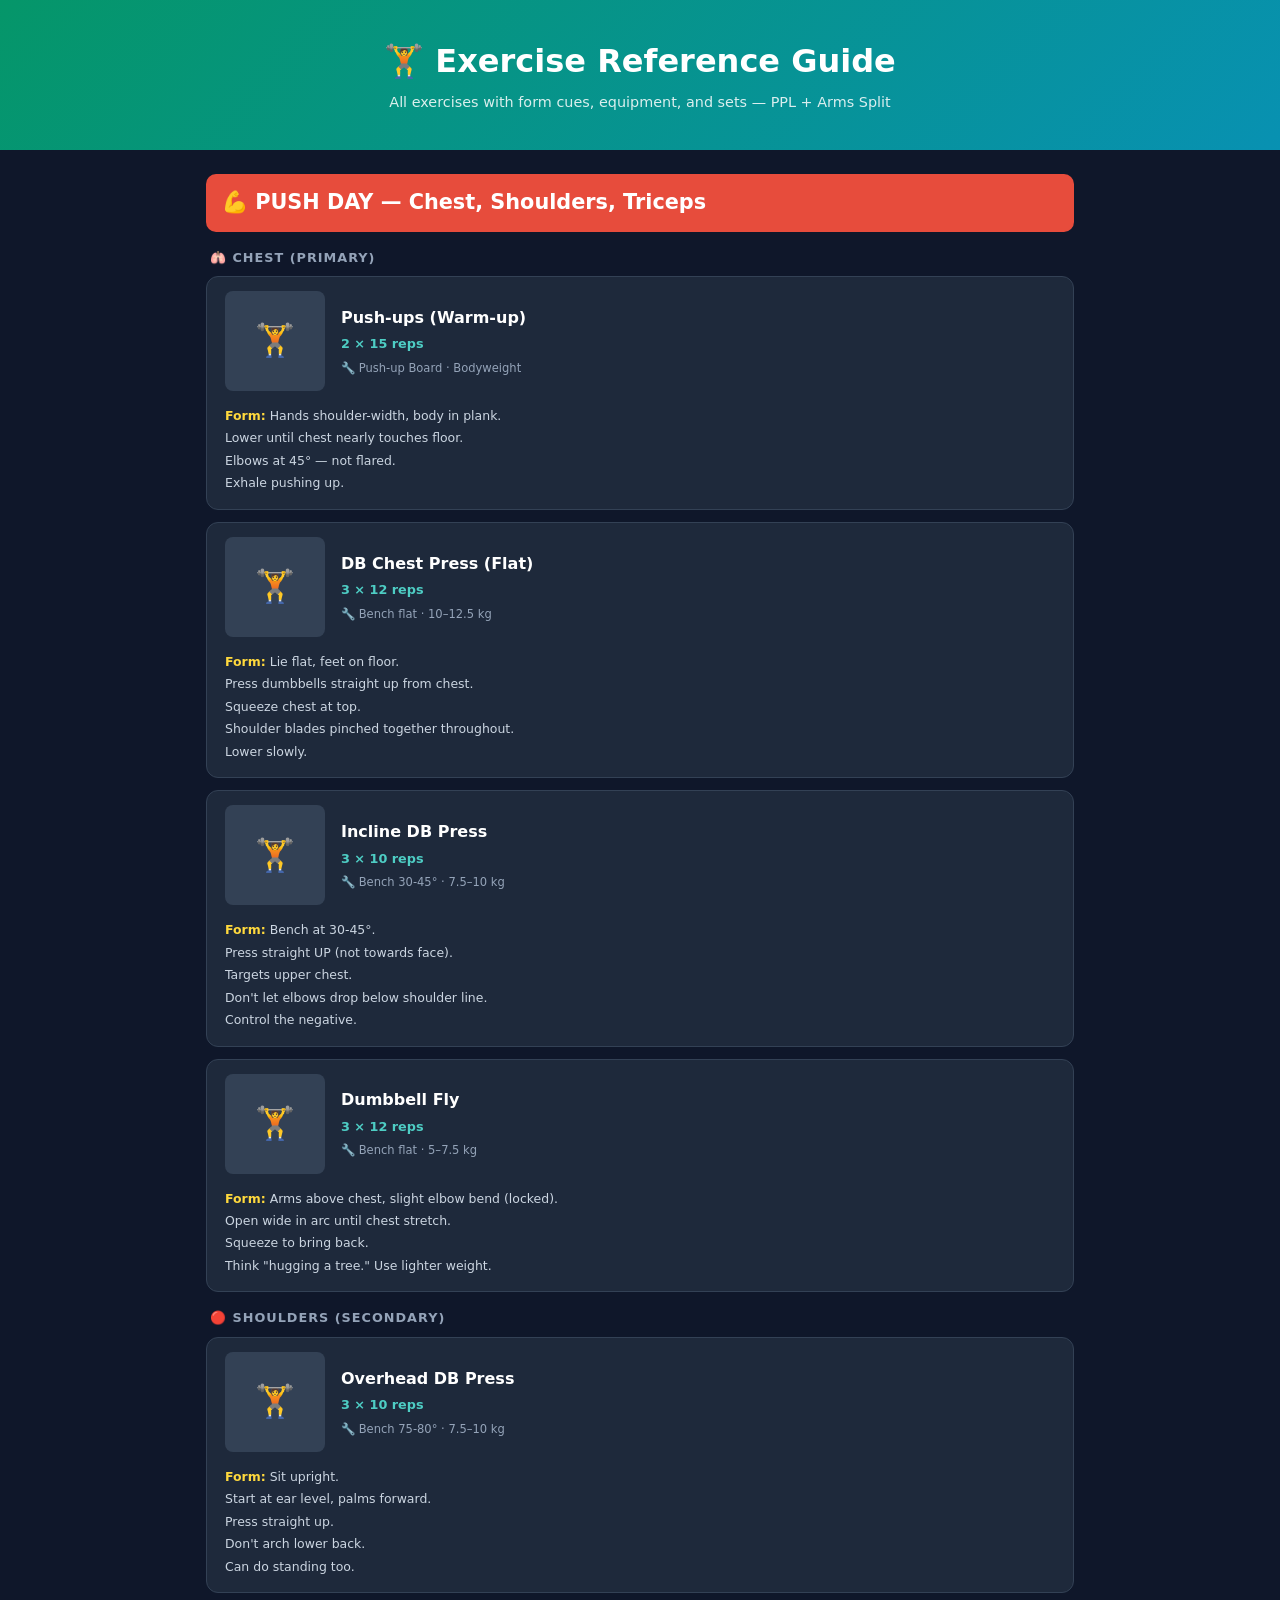
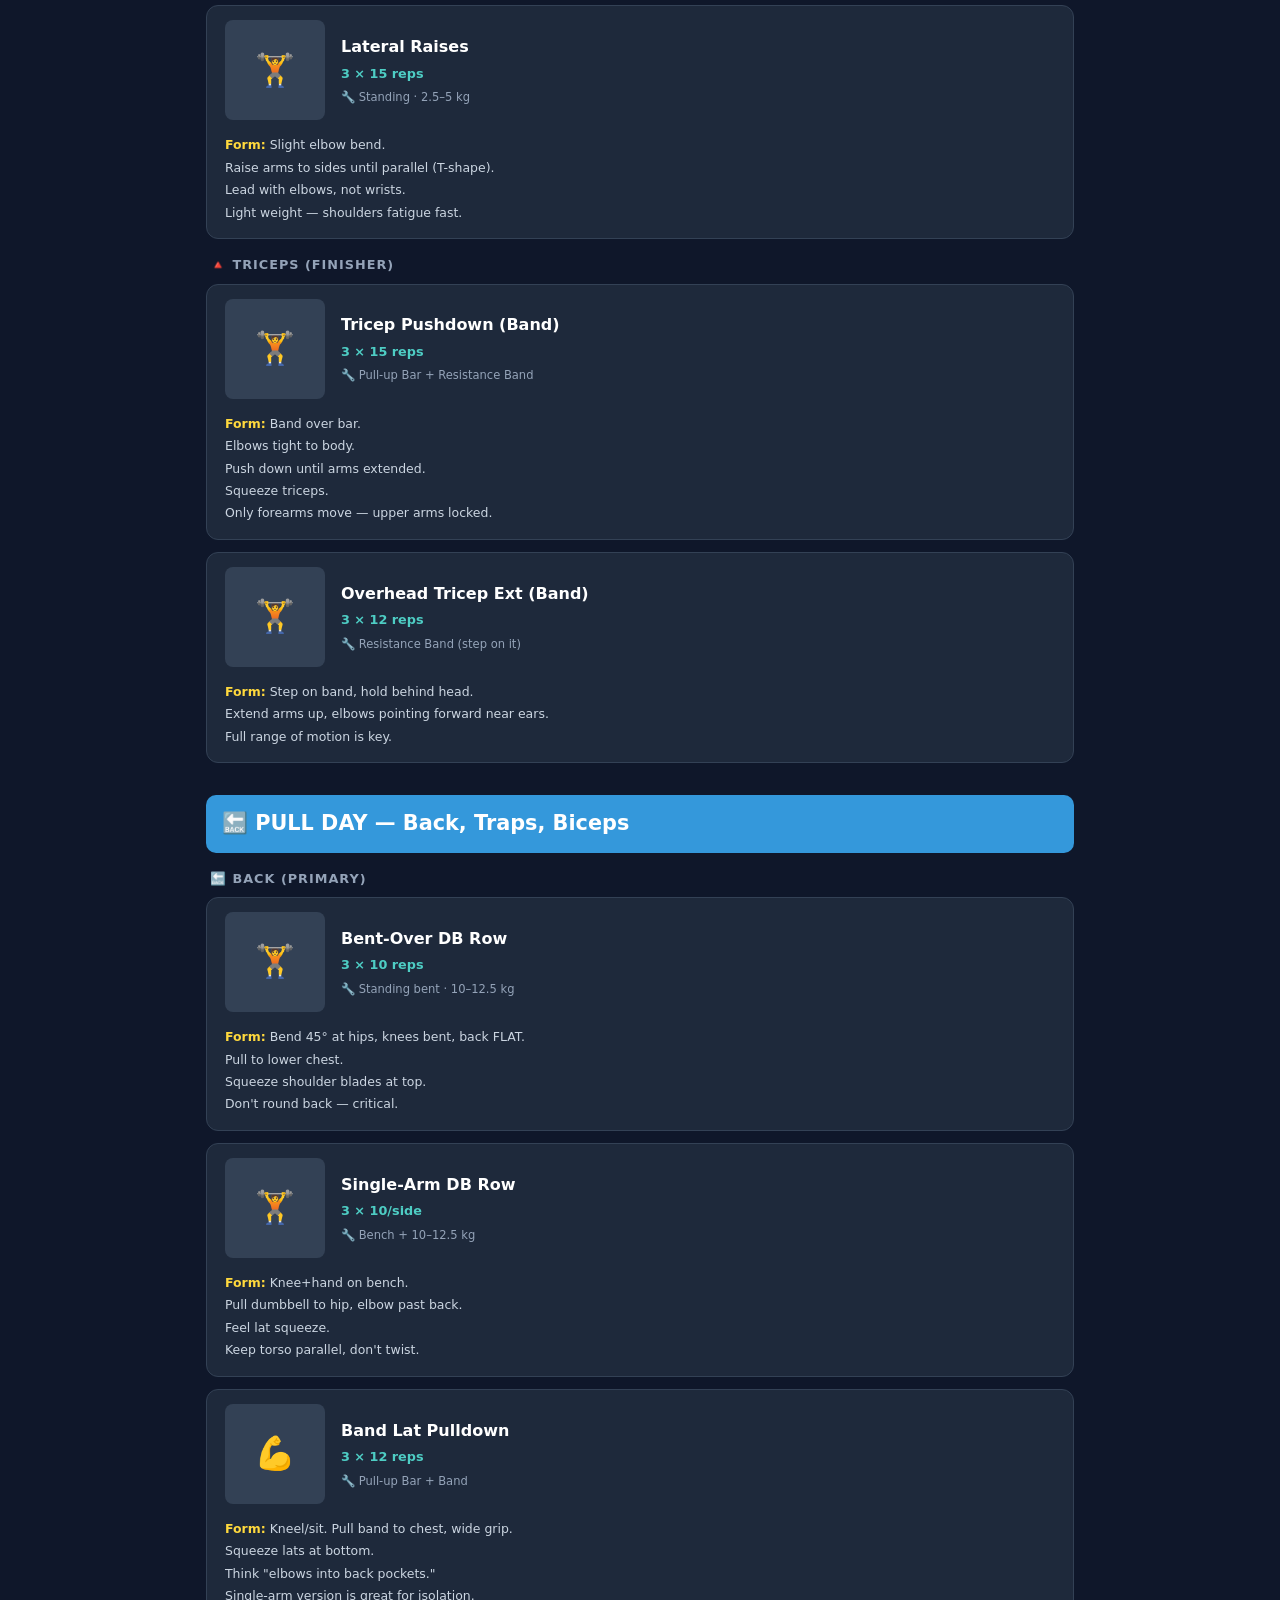
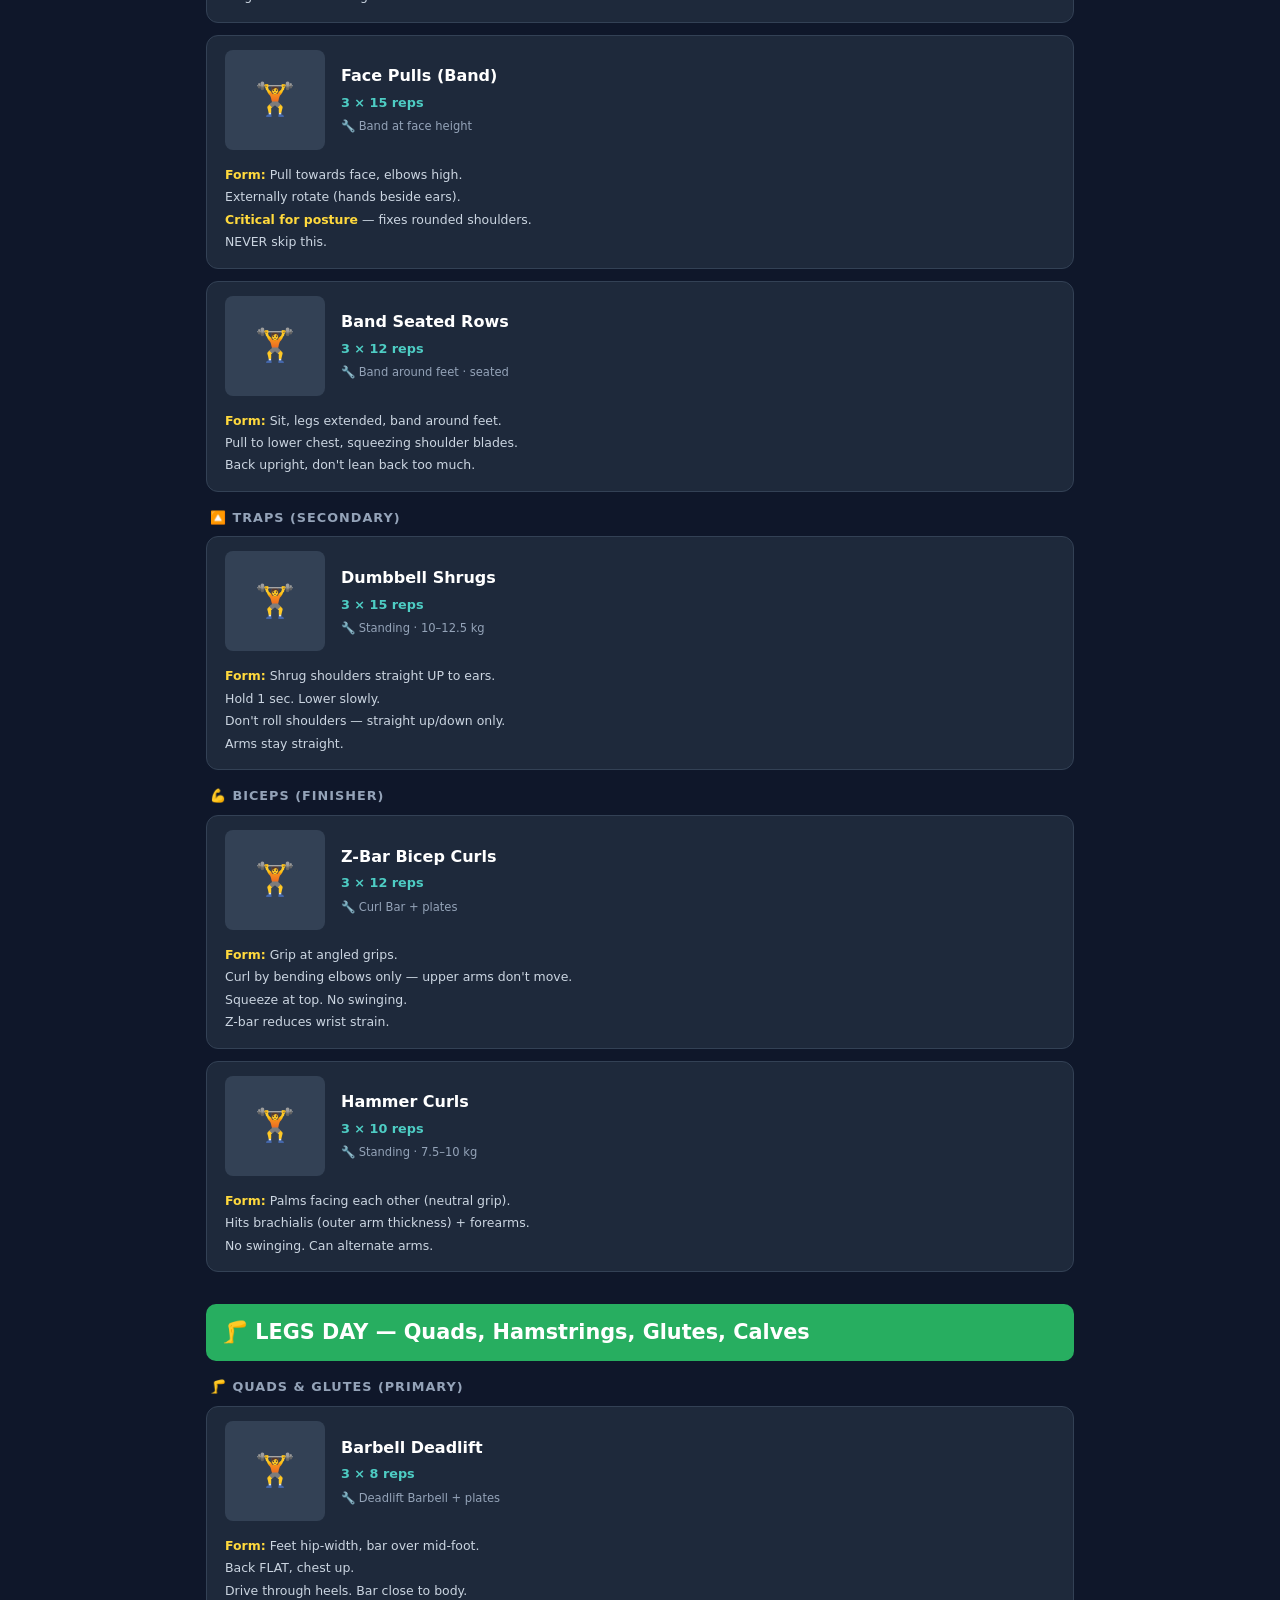
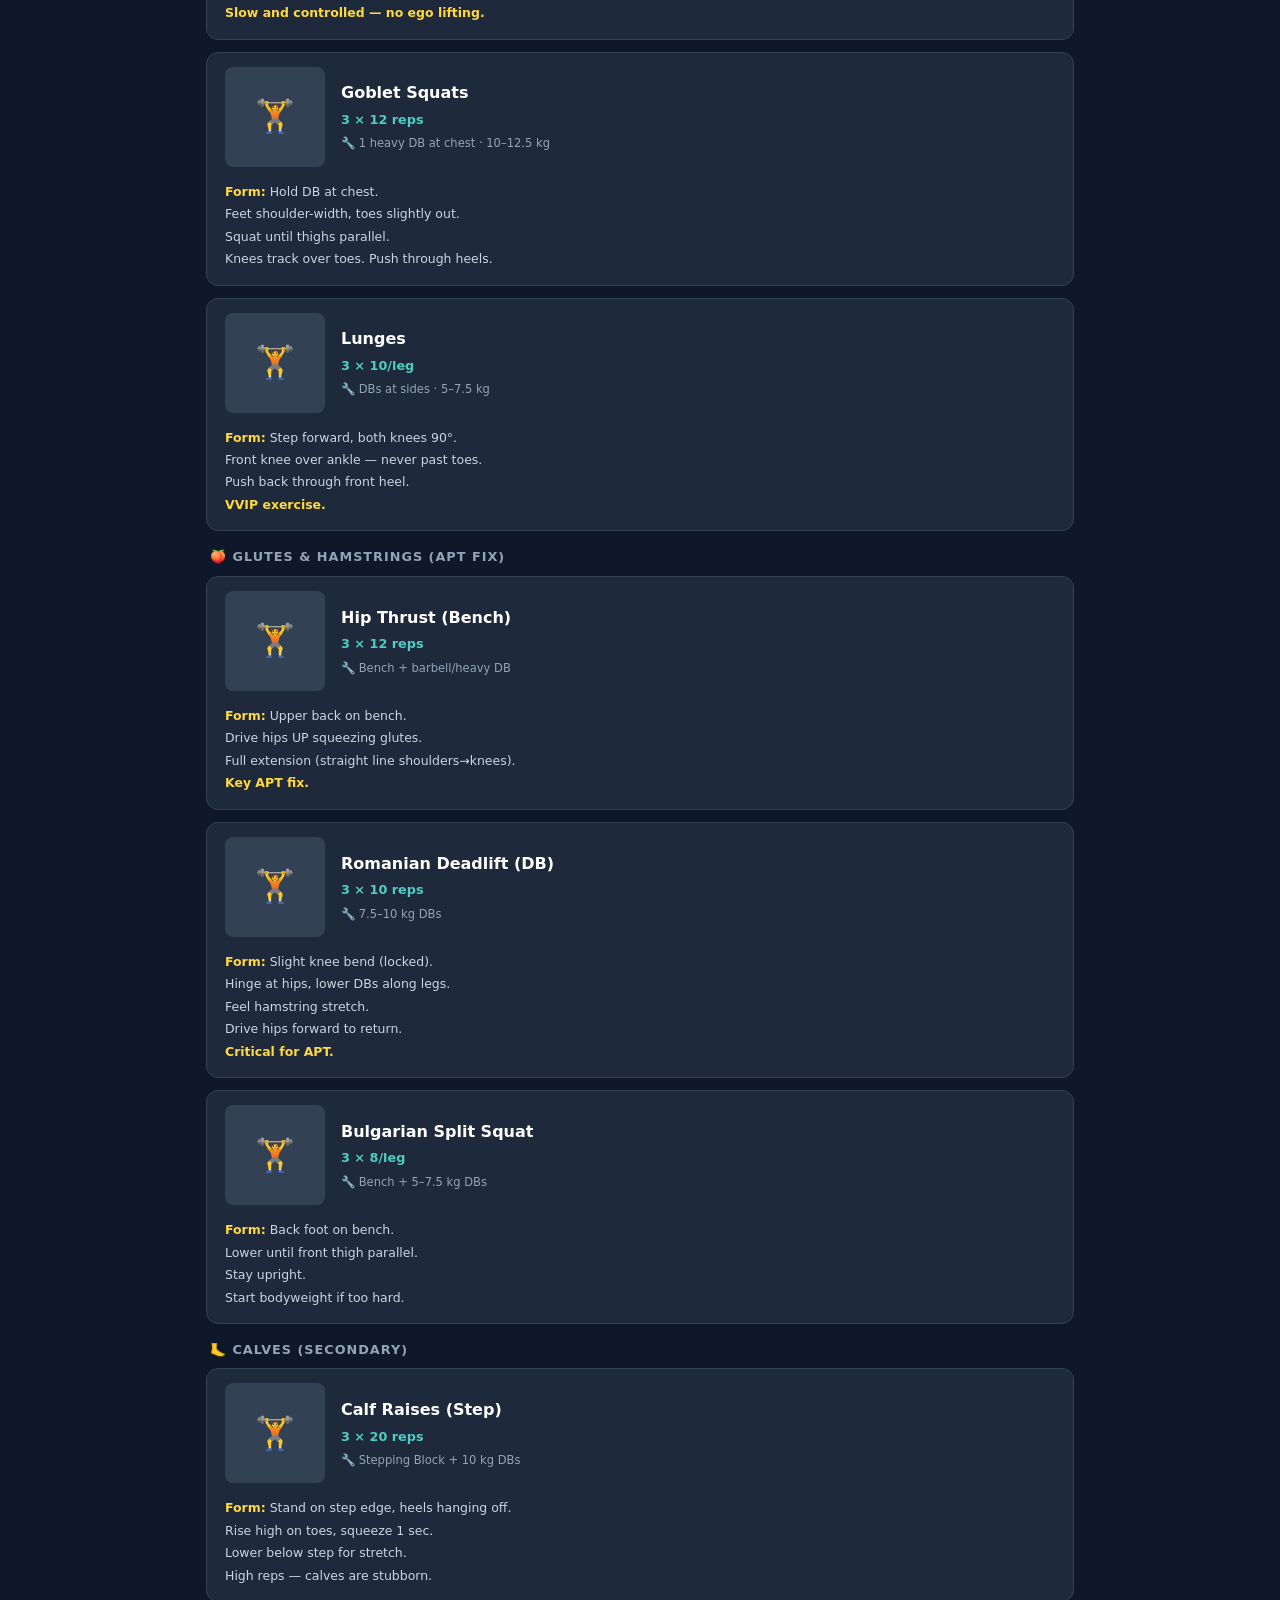
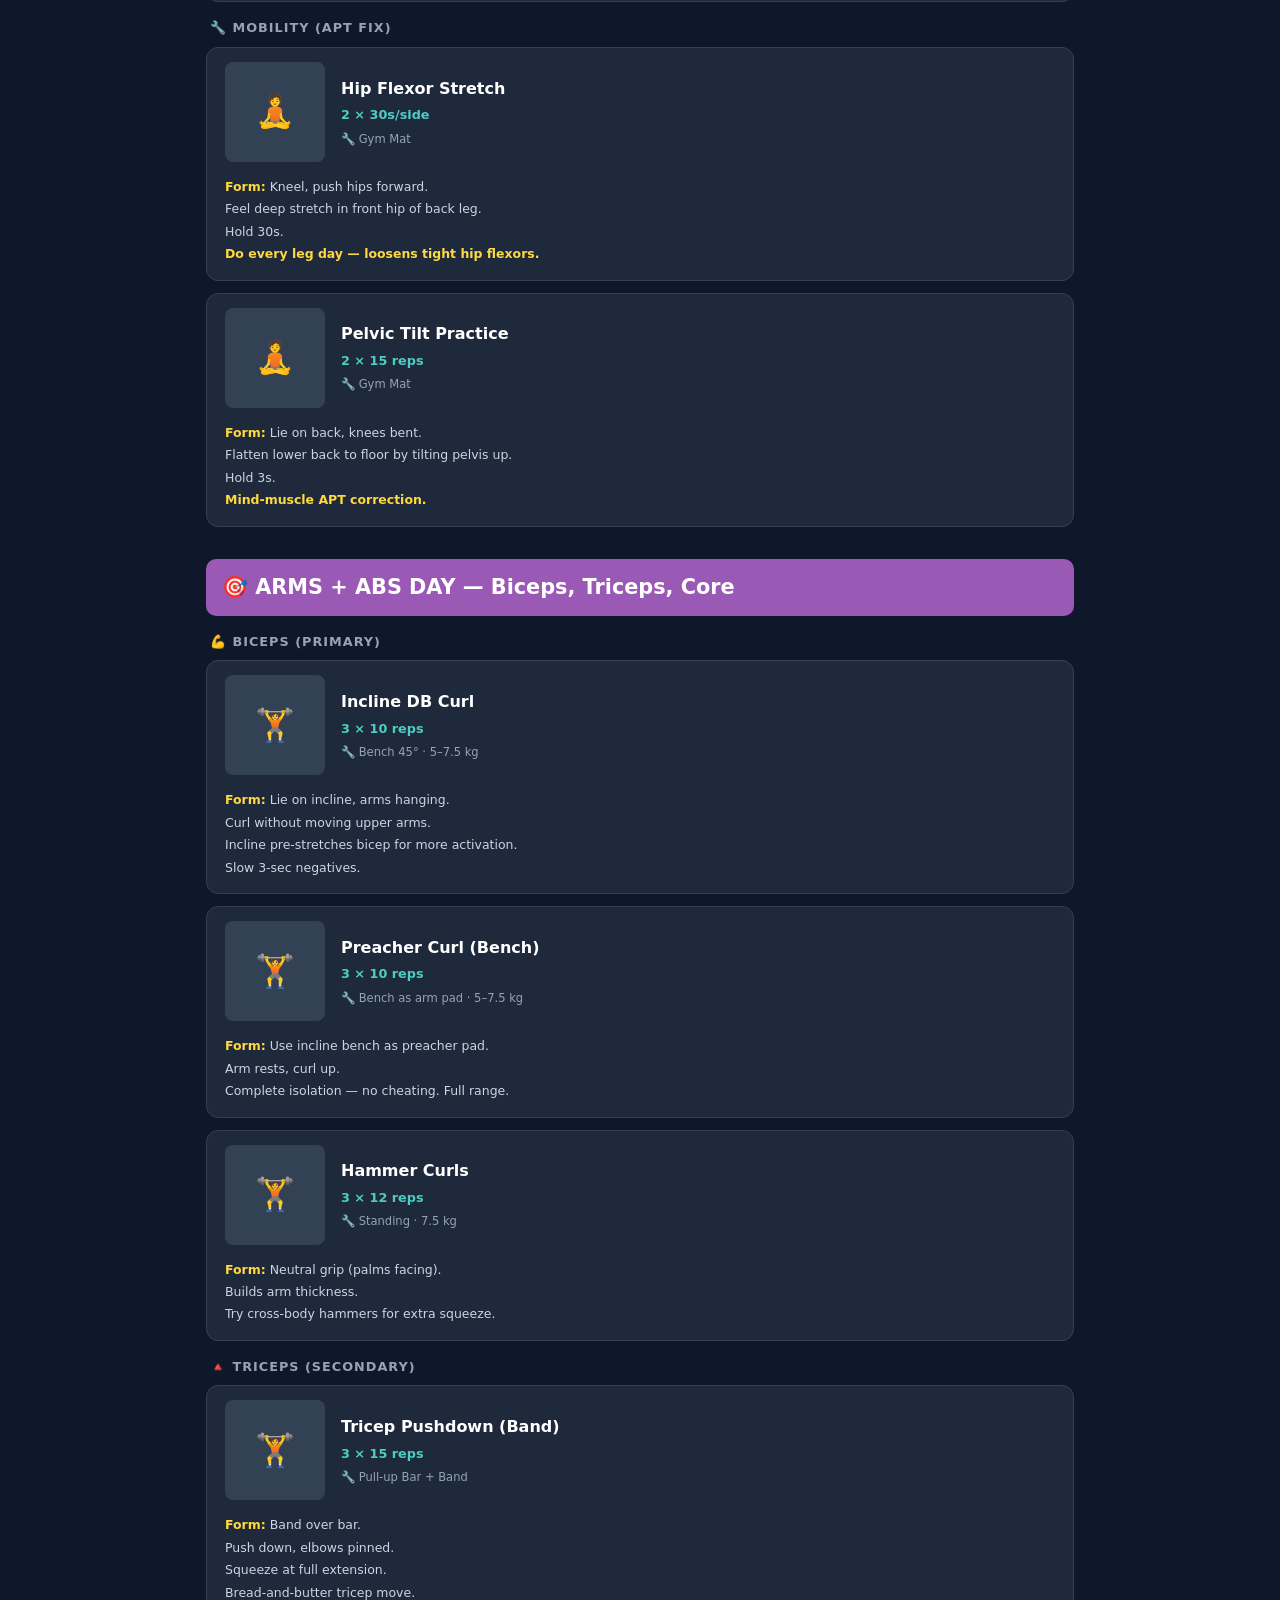
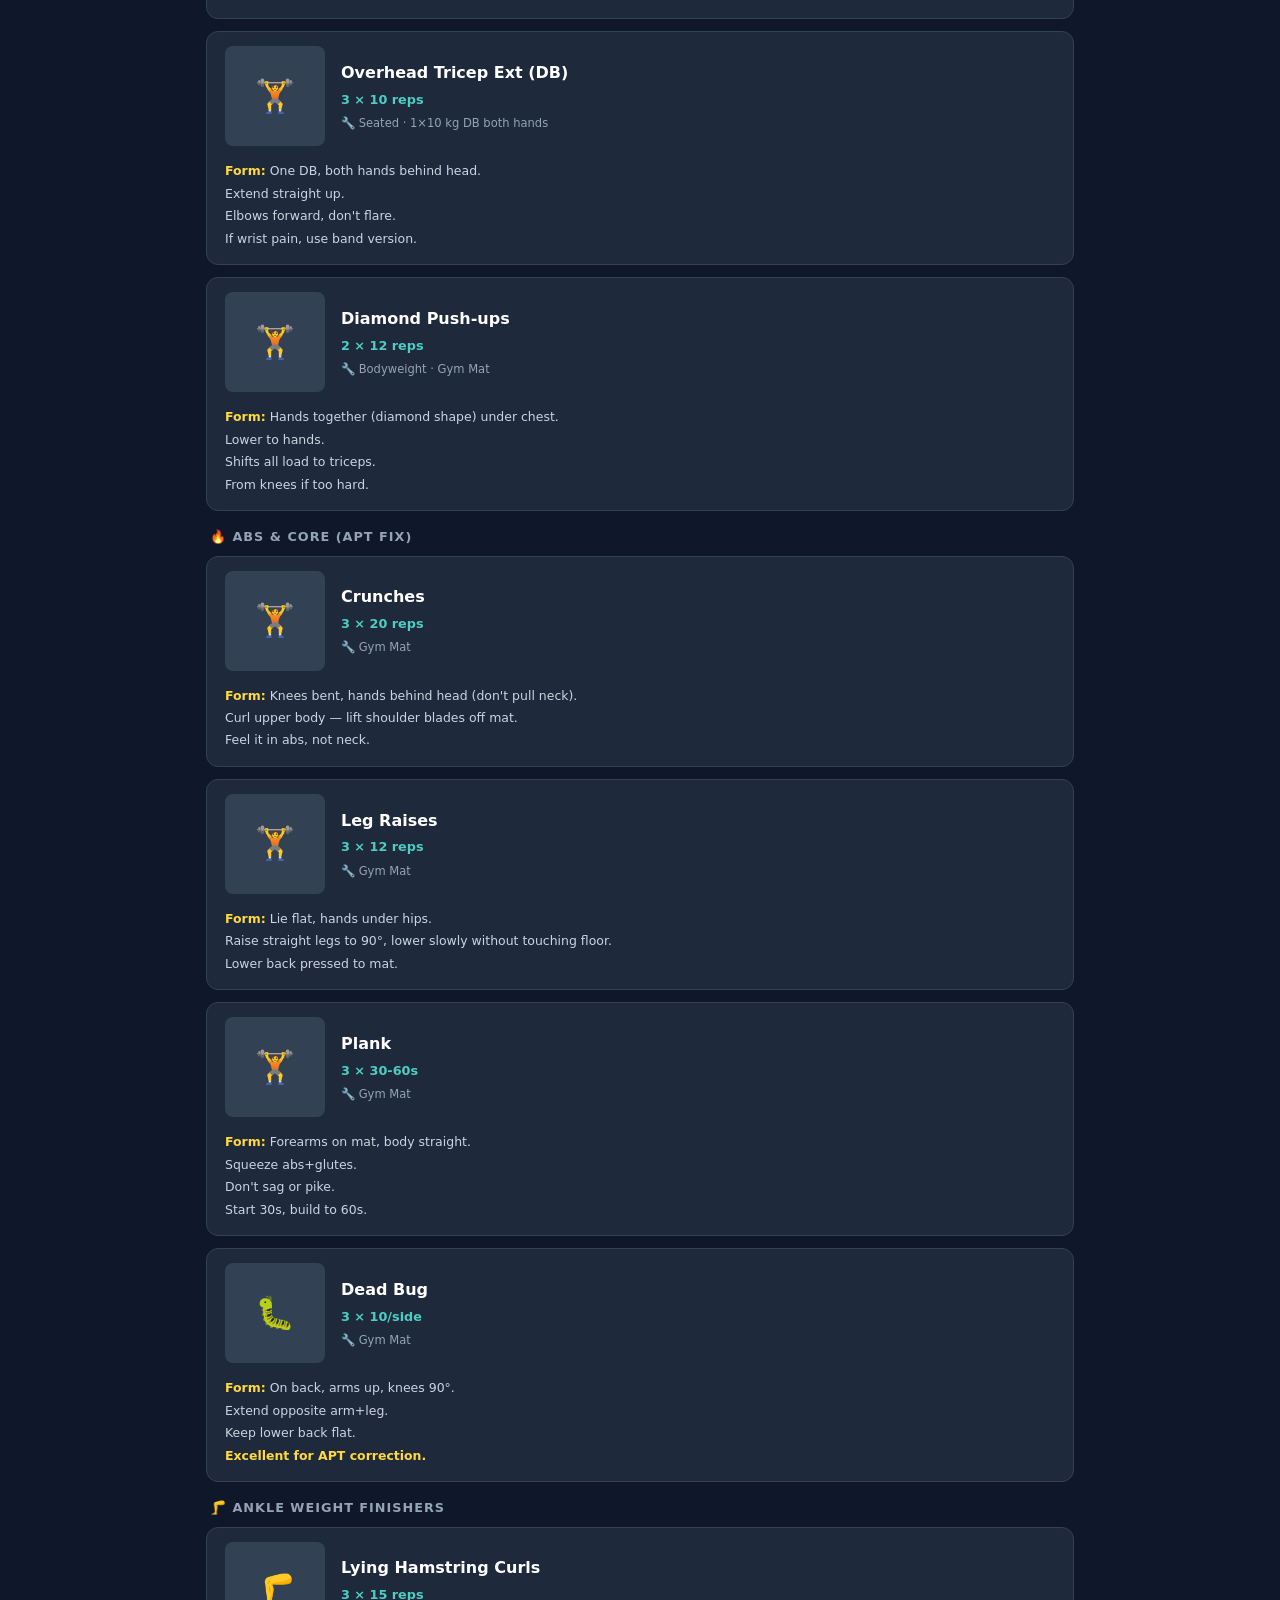
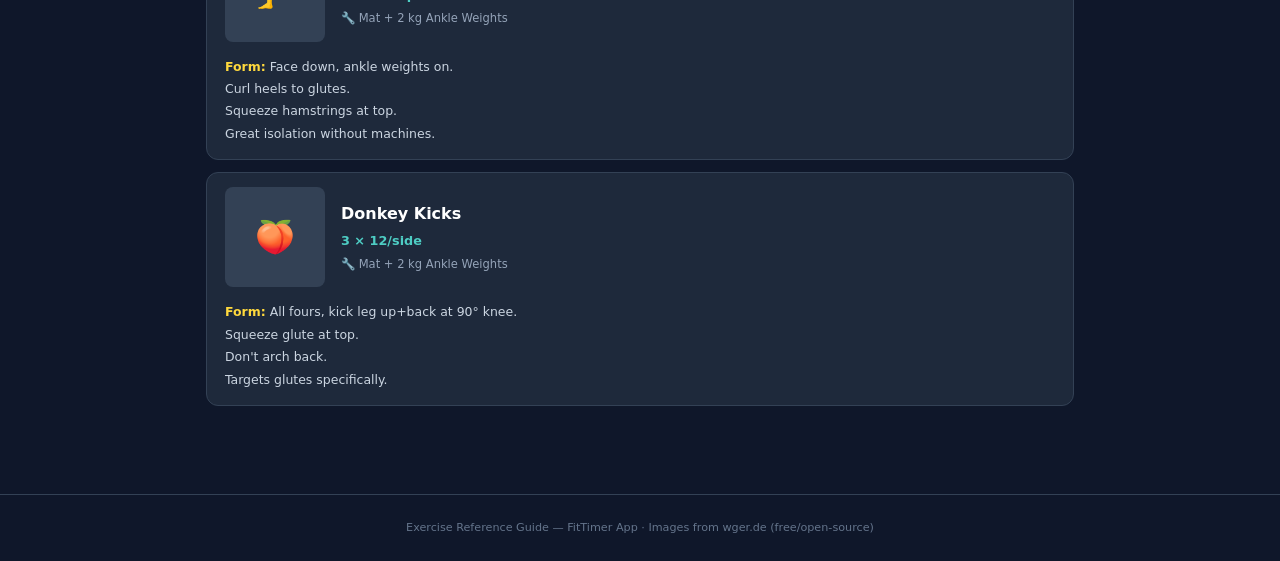
==== Exercise_Reference.html @ 47fbd6f0 "Routine tab UX + Exercise Reference with images - Routine tab: Expand All button to toggle all exerc" ====
<!DOCTYPE html>
<html lang="en">
<head>
<meta charset="UTF-8">
<meta name="viewport" content="width=device-width, initial-scale=1.0">
<title>Exercise Reference Guide</title>
<style>
:root{--navy:#1e293b;--green:#059669;--push:#e74c3c;--pull:#3498db;--legs:#27ae60;--arms:#9b59b6;--border:#e2e8f0;--bg:#f8fafc;}
*{margin:0;padding:0;box-sizing:border-box;}
body{font-family:'Segoe UI',system-ui,sans-serif;background:#0f172a;color:#e2e8f0;line-height:1.6;}
.hero{background:linear-gradient(135deg,#059669,#0891b2);color:#fff;padding:36px 24px;text-align:center;}
.hero h1{font-size:2em;margin-bottom:4px;}
.hero p{opacity:0.85;font-size:0.9em;}
.container{max-width:900px;margin:0 auto;padding:24px 16px;}
.day-section{margin-bottom:32px;}
.day-header{font-size:1.3em;font-weight:800;padding:12px 16px;border-radius:10px;margin-bottom:16px;color:#fff;}
.day-push{background:var(--push);}.day-pull{background:var(--pull);}.day-legs{background:var(--legs);}.day-arms{background:var(--arms);}
.muscle-label{font-size:0.8em;font-weight:700;color:#94a3b8;text-transform:uppercase;letter-spacing:1px;margin:16px 0 8px;padding-left:4px;}
.ex-card{background:#1e293b;border:1px solid #334155;border-radius:12px;margin-bottom:12px;overflow:hidden;}
.ex-top{display:flex;align-items:center;gap:16px;padding:14px 18px;}
.ex-img{width:100px;height:100px;border-radius:8px;object-fit:cover;background:#0f172a;flex-shrink:0;}
.ex-img-placeholder{width:100px;height:100px;border-radius:8px;background:#334155;display:flex;align-items:center;justify-content:center;font-size:2em;flex-shrink:0;}
.ex-info{flex:1;}
.ex-name{font-weight:700;font-size:1em;color:#fff;margin-bottom:4px;}
.ex-sets{font-size:0.8em;color:#4ecdc4;font-weight:600;}
.ex-equip{font-size:0.72em;color:#94a3b8;margin-top:4px;}
.ex-form{padding:0 18px 14px;font-size:0.78em;color:#cbd5e1;line-height:1.8;}
.ex-form strong{color:#ffd93d;}
footer{text-align:center;padding:24px;font-size:0.7em;color:#64748b;border-top:1px solid #334155;margin-top:32px;}
</style>
</head>
<body>
<div class="hero">
    <h1>&#x1F3CB;&#xFE0F; Exercise Reference Guide</h1>
    <p>All exercises with form cues, equipment, and sets &mdash; PPL + Arms Split</p>
</div>
<div class="container">

<!-- ═══════════════ PUSH DAY ═══════════════ -->
<div class="day-section">
<div class="day-header day-push">&#x1F4AA; PUSH DAY &mdash; Chest, Shoulders, Triceps</div>

<div class="muscle-label">&#x1FAC1; Chest (Primary)</div>

<div class="ex-card">
<div class="ex-top">
<img class="ex-img" src="https://wger.de/media/exercise-images/1551/a6a9e561-3965-45c6-9f2b-ee671e1a3a45.png" alt="Push-ups" onerror="this.outerHTML='<div class=ex-img-placeholder>&#x1F3CB;</div>'">
<div class="ex-info">
<div class="ex-name">Push-ups (Warm-up)</div>
<div class="ex-sets">2 &times; 15 reps</div>
<div class="ex-equip">&#x1F527; Push-up Board &middot; Bodyweight</div>
</div>
</div>
<div class="ex-form"><strong>Form:</strong> Hands shoulder-width, body in plank.<br>Lower until chest nearly touches floor.<br>Elbows at 45&deg; &mdash; not flared.<br>Exhale pushing up.</div>
</div>

<div class="ex-card">
<div class="ex-top">
<img class="ex-img" src="https://wger.de/media/exercise-images/192/Bench-press-1.png" alt="DB Chest Press" onerror="this.outerHTML='<div class=ex-img-placeholder>&#x1F3CB;</div>'">
<div class="ex-info">
<div class="ex-name">DB Chest Press (Flat)</div>
<div class="ex-sets">3 &times; 12 reps</div>
<div class="ex-equip">&#x1F527; Bench flat &middot; 10&ndash;12.5 kg</div>
</div>
</div>
<div class="ex-form"><strong>Form:</strong> Lie flat, feet on floor.<br>Press dumbbells straight up from chest.<br>Squeeze chest at top.<br>Shoulder blades pinched together throughout.<br>Lower slowly.</div>
</div>

<div class="ex-card">
<div class="ex-top">
<img class="ex-img" src="https://wger.de/media/exercise-images/192/Bench-press-1.png" alt="Incline DB Press" onerror="this.outerHTML='<div class=ex-img-placeholder>&#x1F3CB;</div>'">
<div class="ex-info">
<div class="ex-name">Incline DB Press</div>
<div class="ex-sets">3 &times; 10 reps</div>
<div class="ex-equip">&#x1F527; Bench 30-45&deg; &middot; 7.5&ndash;10 kg</div>
</div>
</div>
<div class="ex-form"><strong>Form:</strong> Bench at 30-45&deg;.<br>Press straight UP (not towards face).<br>Targets upper chest.<br>Don't let elbows drop below shoulder line.<br>Control the negative.</div>
</div>

<div class="ex-card">
<div class="ex-top">
<img class="ex-img" src="https://wger.de/media/exercise-images/238/2fc242d3-5bdd-4f97-99bd-678adb8c96fc.png" alt="Dumbbell Fly" onerror="this.outerHTML='<div class=ex-img-placeholder>&#x1F3CB;</div>'">
<div class="ex-info">
<div class="ex-name">Dumbbell Fly</div>
<div class="ex-sets">3 &times; 12 reps</div>
<div class="ex-equip">&#x1F527; Bench flat &middot; 5&ndash;7.5 kg</div>
</div>
</div>
<div class="ex-form"><strong>Form:</strong> Arms above chest, slight elbow bend (locked).<br>Open wide in arc until chest stretch.<br>Squeeze to bring back.<br>Think "hugging a tree." Use lighter weight.</div>
</div>

<div class="muscle-label">&#x1F534; Shoulders (Secondary)</div>

<div class="ex-card">
<div class="ex-top">
<img class="ex-img" src="https://wger.de/media/exercise-images/1893/7dbad19e-0616-41fd-9d7d-3e21649c0eea.png" alt="Overhead DB Press" onerror="this.outerHTML='<div class=ex-img-placeholder>&#x1F3CB;</div>'">
<div class="ex-info">
<div class="ex-name">Overhead DB Press</div>
<div class="ex-sets">3 &times; 10 reps</div>
<div class="ex-equip">&#x1F527; Bench 75-80&deg; &middot; 7.5&ndash;10 kg</div>
</div>
</div>
<div class="ex-form"><strong>Form:</strong> Sit upright.<br>Start at ear level, palms forward.<br>Press straight up.<br>Don't arch lower back.<br>Can do standing too.</div>
</div>

<div class="ex-card">
<div class="ex-top">
<img class="ex-img" src="https://wger.de/media/exercise-images/1744/cb9263c4-39fc-4261-8d30-a5d6d57841c1.jpg" alt="Lateral Raises" onerror="this.outerHTML='<div class=ex-img-placeholder>&#x1F3CB;</div>'">
<div class="ex-info">
<div class="ex-name">Lateral Raises</div>
<div class="ex-sets">3 &times; 15 reps</div>
<div class="ex-equip">&#x1F527; Standing &middot; 2.5&ndash;5 kg</div>
</div>
</div>
<div class="ex-form"><strong>Form:</strong> Slight elbow bend.<br>Raise arms to sides until parallel (T-shape).<br>Lead with elbows, not wrists.<br>Light weight &mdash; shoulders fatigue fast.</div>
</div>

<div class="muscle-label">&#x1F53A; Triceps (Finisher)</div>

<div class="ex-card">
<div class="ex-top">
<img class="ex-img" src="https://wger.de/media/exercise-images/805/7a437824-e2cc-46e1-804a-674f0ea31d25.png" alt="Tricep Pushdown" onerror="this.outerHTML='<div class=ex-img-placeholder>&#x1F3CB;</div>'">
<div class="ex-info">
<div class="ex-name">Tricep Pushdown (Band)</div>
<div class="ex-sets">3 &times; 15 reps</div>
<div class="ex-equip">&#x1F527; Pull-up Bar + Resistance Band</div>
</div>
</div>
<div class="ex-form"><strong>Form:</strong> Band over bar.<br>Elbows tight to body.<br>Push down until arms extended.<br>Squeeze triceps.<br>Only forearms move &mdash; upper arms locked.</div>
</div>

<div class="ex-card">
<div class="ex-top">
<img class="ex-img" src="https://wger.de/media/exercise-images/1519/fab7f641-27d4-40b5-8edd-1a0a137bfd94.gif" alt="Overhead Tricep Ext" onerror="this.outerHTML='<div class=ex-img-placeholder>&#x1F3CB;</div>'">
<div class="ex-info">
<div class="ex-name">Overhead Tricep Ext (Band)</div>
<div class="ex-sets">3 &times; 12 reps</div>
<div class="ex-equip">&#x1F527; Resistance Band (step on it)</div>
</div>
</div>
<div class="ex-form"><strong>Form:</strong> Step on band, hold behind head.<br>Extend arms up, elbows pointing forward near ears.<br>Full range of motion is key.</div>
</div>
</div>

<!-- ═══════════════ PULL DAY ═══════════════ -->
<div class="day-section">
<div class="day-header day-pull">&#x1F519; PULL DAY &mdash; Back, Traps, Biceps</div>

<div class="muscle-label">&#x1F519; Back (Primary)</div>

<div class="ex-card">
<div class="ex-top">
<img class="ex-img" src="https://wger.de/media/exercise-images/1283/e7262f70-7512-408a-8d00-4c499ef632fc.jpg" alt="Bent-Over DB Row" onerror="this.outerHTML='<div class=ex-img-placeholder>&#x1F3CB;</div>'">
<div class="ex-info">
<div class="ex-name">Bent-Over DB Row</div>
<div class="ex-sets">3 &times; 10 reps</div>
<div class="ex-equip">&#x1F527; Standing bent &middot; 10&ndash;12.5 kg</div>
</div>
</div>
<div class="ex-form"><strong>Form:</strong> Bend 45&deg; at hips, knees bent, back FLAT.<br>Pull to lower chest.<br>Squeeze shoulder blades at top.<br>Don't round back &mdash; critical.</div>
</div>

<div class="ex-card">
<div class="ex-top">
<img class="ex-img" src="https://wger.de/media/exercise-images/1283/e7262f70-7512-408a-8d00-4c499ef632fc.jpg" alt="Single-Arm DB Row" onerror="this.outerHTML='<div class=ex-img-placeholder>&#x1F3CB;</div>'">
<div class="ex-info">
<div class="ex-name">Single-Arm DB Row</div>
<div class="ex-sets">3 &times; 10/side</div>
<div class="ex-equip">&#x1F527; Bench + 10&ndash;12.5 kg</div>
</div>
</div>
<div class="ex-form"><strong>Form:</strong> Knee+hand on bench.<br>Pull dumbbell to hip, elbow past back.<br>Feel lat squeeze.<br>Keep torso parallel, don't twist.</div>
</div>

<div class="ex-card">
<div class="ex-top">
<div class="ex-img-placeholder">&#x1F4AA;</div>
<div class="ex-info">
<div class="ex-name">Band Lat Pulldown</div>
<div class="ex-sets">3 &times; 12 reps</div>
<div class="ex-equip">&#x1F527; Pull-up Bar + Band</div>
</div>
</div>
<div class="ex-form"><strong>Form:</strong> Kneel/sit. Pull band to chest, wide grip.<br>Squeeze lats at bottom.<br>Think "elbows into back pockets."<br>Single-arm version is great for isolation.</div>
</div>

<div class="ex-card">
<div class="ex-top">
<img class="ex-img" src="https://wger.de/media/exercise-images/1732/d13b9adb-968e-4f73-95e6-b16690bcf616.jpg" alt="Face Pulls" onerror="this.outerHTML='<div class=ex-img-placeholder>&#x1F3CB;</div>'">
<div class="ex-info">
<div class="ex-name">Face Pulls (Band)</div>
<div class="ex-sets">3 &times; 15 reps</div>
<div class="ex-equip">&#x1F527; Band at face height</div>
</div>
</div>
<div class="ex-form"><strong>Form:</strong> Pull towards face, elbows high.<br>Externally rotate (hands beside ears).<br><strong>Critical for posture</strong> &mdash; fixes rounded shoulders.<br>NEVER skip this.</div>
</div>

<div class="ex-card">
<div class="ex-top">
<img class="ex-img" src="https://wger.de/media/exercise-images/1725/f0ebd44e-b8e1-400c-b598-ca371f3a07af.png" alt="Seated Rows" onerror="this.outerHTML='<div class=ex-img-placeholder>&#x1F3CB;</div>'">
<div class="ex-info">
<div class="ex-name">Band Seated Rows</div>
<div class="ex-sets">3 &times; 12 reps</div>
<div class="ex-equip">&#x1F527; Band around feet &middot; seated</div>
</div>
</div>
<div class="ex-form"><strong>Form:</strong> Sit, legs extended, band around feet.<br>Pull to lower chest, squeezing shoulder blades.<br>Back upright, don't lean back too much.</div>
</div>

<div class="muscle-label">&#x1F53C; Traps (Secondary)</div>

<div class="ex-card">
<div class="ex-top">
<img class="ex-img" src="https://wger.de/media/exercise-images/151/Dumbbell-shrugs-2.png" alt="Shrugs" onerror="this.outerHTML='<div class=ex-img-placeholder>&#x1F3CB;</div>'">
<div class="ex-info">
<div class="ex-name">Dumbbell Shrugs</div>
<div class="ex-sets">3 &times; 15 reps</div>
<div class="ex-equip">&#x1F527; Standing &middot; 10&ndash;12.5 kg</div>
</div>
</div>
<div class="ex-form"><strong>Form:</strong> Shrug shoulders straight UP to ears.<br>Hold 1 sec. Lower slowly.<br>Don't roll shoulders &mdash; straight up/down only.<br>Arms stay straight.</div>
</div>

<div class="muscle-label">&#x1F4AA; Biceps (Finisher)</div>

<div class="ex-card">
<div class="ex-top">
<img class="ex-img" src="https://wger.de/media/exercise-images/1225/39a0b7e7-9780-425d-84f5-56d10d1690ac.gif" alt="Bicep Curls" onerror="this.outerHTML='<div class=ex-img-placeholder>&#x1F3CB;</div>'">
<div class="ex-info">
<div class="ex-name">Z-Bar Bicep Curls</div>
<div class="ex-sets">3 &times; 12 reps</div>
<div class="ex-equip">&#x1F527; Curl Bar + plates</div>
</div>
</div>
<div class="ex-form"><strong>Form:</strong> Grip at angled grips.<br>Curl by bending elbows only &mdash; upper arms don't move.<br>Squeeze at top. No swinging.<br>Z-bar reduces wrist strain.</div>
</div>

<div class="ex-card">
<div class="ex-top">
<img class="ex-img" src="https://wger.de/media/exercise-images/86/Bicep-hammer-curl-1.png" alt="Hammer Curls" onerror="this.outerHTML='<div class=ex-img-placeholder>&#x1F3CB;</div>'">
<div class="ex-info">
<div class="ex-name">Hammer Curls</div>
<div class="ex-sets">3 &times; 10 reps</div>
<div class="ex-equip">&#x1F527; Standing &middot; 7.5&ndash;10 kg</div>
</div>
</div>
<div class="ex-form"><strong>Form:</strong> Palms facing each other (neutral grip).<br>Hits brachialis (outer arm thickness) + forearms.<br>No swinging. Can alternate arms.</div>
</div>
</div>

<!-- ═══════════════ LEGS DAY ═══════════════ -->
<div class="day-section">
<div class="day-header day-legs">&#x1F9B5; LEGS DAY &mdash; Quads, Hamstrings, Glutes, Calves</div>

<div class="muscle-label">&#x1F9B5; Quads &amp; Glutes (Primary)</div>

<div class="ex-card">
<div class="ex-top">
<img class="ex-img" src="https://wger.de/media/exercise-images/161/Dead-lifts-2.png" alt="Deadlift" onerror="this.outerHTML='<div class=ex-img-placeholder>&#x1F3CB;</div>'">
<div class="ex-info">
<div class="ex-name">Barbell Deadlift</div>
<div class="ex-sets">3 &times; 8 reps</div>
<div class="ex-equip">&#x1F527; Deadlift Barbell + plates</div>
</div>
</div>
<div class="ex-form"><strong>Form:</strong> Feet hip-width, bar over mid-foot.<br>Back FLAT, chest up.<br>Drive through heels. Bar close to body.<br><strong>Slow and controlled &mdash; no ego lifting.</strong></div>
</div>

<div class="ex-card">
<div class="ex-top">
<img class="ex-img" src="https://wger.de/media/exercise-images/977/3124c091-6395-4377-96c5-56048b627ceb.png" alt="Goblet Squats" onerror="this.outerHTML='<div class=ex-img-placeholder>&#x1F3CB;</div>'">
<div class="ex-info">
<div class="ex-name">Goblet Squats</div>
<div class="ex-sets">3 &times; 12 reps</div>
<div class="ex-equip">&#x1F527; 1 heavy DB at chest &middot; 10&ndash;12.5 kg</div>
</div>
</div>
<div class="ex-form"><strong>Form:</strong> Hold DB at chest.<br>Feet shoulder-width, toes slightly out.<br>Squat until thighs parallel.<br>Knees track over toes. Push through heels.</div>
</div>

<div class="ex-card">
<div class="ex-top">
<img class="ex-img" src="https://wger.de/media/exercise-images/1903/6ec66efd-e74f-4142-bed1-0a0ac74e3294.png" alt="Lunges" onerror="this.outerHTML='<div class=ex-img-placeholder>&#x1F3CB;</div>'">
<div class="ex-info">
<div class="ex-name">Lunges</div>
<div class="ex-sets">3 &times; 10/leg</div>
<div class="ex-equip">&#x1F527; DBs at sides &middot; 5&ndash;7.5 kg</div>
</div>
</div>
<div class="ex-form"><strong>Form:</strong> Step forward, both knees 90&deg;.<br>Front knee over ankle &mdash; never past toes.<br>Push back through front heel.<br><strong>VVIP exercise.</strong></div>
</div>

<div class="muscle-label">&#x1F351; Glutes &amp; Hamstrings (APT Fix)</div>

<div class="ex-card">
<div class="ex-top">
<img class="ex-img" src="https://wger.de/media/exercise-images/1642/a81ad922-caf5-47f8-99b4-640cb0717436.webp" alt="Hip Thrust" onerror="this.outerHTML='<div class=ex-img-placeholder>&#x1F3CB;</div>'">
<div class="ex-info">
<div class="ex-name">Hip Thrust (Bench)</div>
<div class="ex-sets">3 &times; 12 reps</div>
<div class="ex-equip">&#x1F527; Bench + barbell/heavy DB</div>
</div>
</div>
<div class="ex-form"><strong>Form:</strong> Upper back on bench.<br>Drive hips UP squeezing glutes.<br>Full extension (straight line shoulders&rarr;knees).<br><strong>Key APT fix.</strong></div>
</div>

<div class="ex-card">
<div class="ex-top">
<img class="ex-img" src="https://wger.de/media/exercise-images/161/Dead-lifts-2.png" alt="Romanian Deadlift" onerror="this.outerHTML='<div class=ex-img-placeholder>&#x1F3CB;</div>'">
<div class="ex-info">
<div class="ex-name">Romanian Deadlift (DB)</div>
<div class="ex-sets">3 &times; 10 reps</div>
<div class="ex-equip">&#x1F527; 7.5&ndash;10 kg DBs</div>
</div>
</div>
<div class="ex-form"><strong>Form:</strong> Slight knee bend (locked).<br>Hinge at hips, lower DBs along legs.<br>Feel hamstring stretch.<br>Drive hips forward to return.<br><strong>Critical for APT.</strong></div>
</div>

<div class="ex-card">
<div class="ex-top">
<img class="ex-img" src="https://wger.de/media/exercise-images/1593/9815fcd6-cf40-4ddd-9b38-2eac25973de1.gif" alt="Bulgarian Split Squat" onerror="this.outerHTML='<div class=ex-img-placeholder>&#x1F3CB;</div>'">
<div class="ex-info">
<div class="ex-name">Bulgarian Split Squat</div>
<div class="ex-sets">3 &times; 8/leg</div>
<div class="ex-equip">&#x1F527; Bench + 5&ndash;7.5 kg DBs</div>
</div>
</div>
<div class="ex-form"><strong>Form:</strong> Back foot on bench.<br>Lower until front thigh parallel.<br>Stay upright.<br>Start bodyweight if too hard.</div>
</div>

<div class="muscle-label">&#x1F9B6; Calves (Secondary)</div>

<div class="ex-card">
<div class="ex-top">
<img class="ex-img" src="https://wger.de/media/exercise-images/1243/53d4fabe-c994-4907-873f-8d82813a9832.png" alt="Calf Raises" onerror="this.outerHTML='<div class=ex-img-placeholder>&#x1F3CB;</div>'">
<div class="ex-info">
<div class="ex-name">Calf Raises (Step)</div>
<div class="ex-sets">3 &times; 20 reps</div>
<div class="ex-equip">&#x1F527; Stepping Block + 10 kg DBs</div>
</div>
</div>
<div class="ex-form"><strong>Form:</strong> Stand on step edge, heels hanging off.<br>Rise high on toes, squeeze 1 sec.<br>Lower below step for stretch.<br>High reps &mdash; calves are stubborn.</div>
</div>

<div class="muscle-label">&#x1F527; Mobility (APT Fix)</div>

<div class="ex-card">
<div class="ex-top">
<div class="ex-img-placeholder">&#x1F9D8;</div>
<div class="ex-info">
<div class="ex-name">Hip Flexor Stretch</div>
<div class="ex-sets">2 &times; 30s/side</div>
<div class="ex-equip">&#x1F527; Gym Mat</div>
</div>
</div>
<div class="ex-form"><strong>Form:</strong> Kneel, push hips forward.<br>Feel deep stretch in front hip of back leg.<br>Hold 30s.<br><strong>Do every leg day &mdash; loosens tight hip flexors.</strong></div>
</div>

<div class="ex-card">
<div class="ex-top">
<div class="ex-img-placeholder">&#x1F9D8;</div>
<div class="ex-info">
<div class="ex-name">Pelvic Tilt Practice</div>
<div class="ex-sets">2 &times; 15 reps</div>
<div class="ex-equip">&#x1F527; Gym Mat</div>
</div>
</div>
<div class="ex-form"><strong>Form:</strong> Lie on back, knees bent.<br>Flatten lower back to floor by tilting pelvis up.<br>Hold 3s.<br><strong>Mind-muscle APT correction.</strong></div>
</div>
</div>

<!-- ═══════════════ ARMS + ABS DAY ═══════════════ -->
<div class="day-section">
<div class="day-header day-arms">&#x1F3AF; ARMS + ABS DAY &mdash; Biceps, Triceps, Core</div>

<div class="muscle-label">&#x1F4AA; Biceps (Primary)</div>

<div class="ex-card">
<div class="ex-top">
<img class="ex-img" src="https://wger.de/media/exercise-images/1225/39a0b7e7-9780-425d-84f5-56d10d1690ac.gif" alt="Incline DB Curl" onerror="this.outerHTML='<div class=ex-img-placeholder>&#x1F3CB;</div>'">
<div class="ex-info">
<div class="ex-name">Incline DB Curl</div>
<div class="ex-sets">3 &times; 10 reps</div>
<div class="ex-equip">&#x1F527; Bench 45&deg; &middot; 5&ndash;7.5 kg</div>
</div>
</div>
<div class="ex-form"><strong>Form:</strong> Lie on incline, arms hanging.<br>Curl without moving upper arms.<br>Incline pre-stretches bicep for more activation.<br>Slow 3-sec negatives.</div>
</div>

<div class="ex-card">
<div class="ex-top">
<img class="ex-img" src="https://wger.de/media/exercise-images/193/Preacher-curl-3-1.png" alt="Preacher Curl" onerror="this.outerHTML='<div class=ex-img-placeholder>&#x1F3CB;</div>'">
<div class="ex-info">
<div class="ex-name">Preacher Curl (Bench)</div>
<div class="ex-sets">3 &times; 10 reps</div>
<div class="ex-equip">&#x1F527; Bench as arm pad &middot; 5&ndash;7.5 kg</div>
</div>
</div>
<div class="ex-form"><strong>Form:</strong> Use incline bench as preacher pad.<br>Arm rests, curl up.<br>Complete isolation &mdash; no cheating. Full range.</div>
</div>

<div class="ex-card">
<div class="ex-top">
<img class="ex-img" src="https://wger.de/media/exercise-images/86/Bicep-hammer-curl-1.png" alt="Hammer Curls" onerror="this.outerHTML='<div class=ex-img-placeholder>&#x1F3CB;</div>'">
<div class="ex-info">
<div class="ex-name">Hammer Curls</div>
<div class="ex-sets">3 &times; 12 reps</div>
<div class="ex-equip">&#x1F527; Standing &middot; 7.5 kg</div>
</div>
</div>
<div class="ex-form"><strong>Form:</strong> Neutral grip (palms facing).<br>Builds arm thickness.<br>Try cross-body hammers for extra squeeze.</div>
</div>

<div class="muscle-label">&#x1F53A; Triceps (Secondary)</div>

<div class="ex-card">
<div class="ex-top">
<img class="ex-img" src="https://wger.de/media/exercise-images/805/7a437824-e2cc-46e1-804a-674f0ea31d25.png" alt="Tricep Pushdown" onerror="this.outerHTML='<div class=ex-img-placeholder>&#x1F3CB;</div>'">
<div class="ex-info">
<div class="ex-name">Tricep Pushdown (Band)</div>
<div class="ex-sets">3 &times; 15 reps</div>
<div class="ex-equip">&#x1F527; Pull-up Bar + Band</div>
</div>
</div>
<div class="ex-form"><strong>Form:</strong> Band over bar.<br>Push down, elbows pinned.<br>Squeeze at full extension.<br>Bread-and-butter tricep move.</div>
</div>

<div class="ex-card">
<div class="ex-top">
<img class="ex-img" src="https://wger.de/media/exercise-images/1519/fab7f641-27d4-40b5-8edd-1a0a137bfd94.gif" alt="Overhead Tricep Ext" onerror="this.outerHTML='<div class=ex-img-placeholder>&#x1F3CB;</div>'">
<div class="ex-info">
<div class="ex-name">Overhead Tricep Ext (DB)</div>
<div class="ex-sets">3 &times; 10 reps</div>
<div class="ex-equip">&#x1F527; Seated &middot; 1&times;10 kg DB both hands</div>
</div>
</div>
<div class="ex-form"><strong>Form:</strong> One DB, both hands behind head.<br>Extend straight up.<br>Elbows forward, don't flare.<br>If wrist pain, use band version.</div>
</div>

<div class="ex-card">
<div class="ex-top">
<img class="ex-img" src="https://wger.de/media/exercise-images/1551/a6a9e561-3965-45c6-9f2b-ee671e1a3a45.png" alt="Diamond Push-ups" onerror="this.outerHTML='<div class=ex-img-placeholder>&#x1F3CB;</div>'">
<div class="ex-info">
<div class="ex-name">Diamond Push-ups</div>
<div class="ex-sets">2 &times; 12 reps</div>
<div class="ex-equip">&#x1F527; Bodyweight &middot; Gym Mat</div>
</div>
</div>
<div class="ex-form"><strong>Form:</strong> Hands together (diamond shape) under chest.<br>Lower to hands.<br>Shifts all load to triceps.<br>From knees if too hard.</div>
</div>

<div class="muscle-label">&#x1F525; Abs &amp; Core (APT Fix)</div>

<div class="ex-card">
<div class="ex-top">
<img class="ex-img" src="https://wger.de/media/exercise-images/176/Cross-body-crunch-1.png" alt="Crunches" onerror="this.outerHTML='<div class=ex-img-placeholder>&#x1F3CB;</div>'">
<div class="ex-info">
<div class="ex-name">Crunches</div>
<div class="ex-sets">3 &times; 20 reps</div>
<div class="ex-equip">&#x1F527; Gym Mat</div>
</div>
</div>
<div class="ex-form"><strong>Form:</strong> Knees bent, hands behind head (don't pull neck).<br>Curl upper body &mdash; lift shoulder blades off mat.<br>Feel it in abs, not neck.</div>
</div>

<div class="ex-card">
<div class="ex-top">
<img class="ex-img" src="https://wger.de/media/exercise-images/125/Leg-raises-2.png" alt="Leg Raises" onerror="this.outerHTML='<div class=ex-img-placeholder>&#x1F3CB;</div>'">
<div class="ex-info">
<div class="ex-name">Leg Raises</div>
<div class="ex-sets">3 &times; 12 reps</div>
<div class="ex-equip">&#x1F527; Gym Mat</div>
</div>
</div>
<div class="ex-form"><strong>Form:</strong> Lie flat, hands under hips.<br>Raise straight legs to 90&deg;, lower slowly without touching floor.<br>Lower back pressed to mat.</div>
</div>

<div class="ex-card">
<div class="ex-top">
<img class="ex-img" src="https://wger.de/media/exercise-images/1091/50c8912d-54ef-46c9-99d1-633b6196aa1e.jpg" alt="Plank" onerror="this.outerHTML='<div class=ex-img-placeholder>&#x1F3CB;</div>'">
<div class="ex-info">
<div class="ex-name">Plank</div>
<div class="ex-sets">3 &times; 30-60s</div>
<div class="ex-equip">&#x1F527; Gym Mat</div>
</div>
</div>
<div class="ex-form"><strong>Form:</strong> Forearms on mat, body straight.<br>Squeeze abs+glutes.<br>Don't sag or pike.<br>Start 30s, build to 60s.</div>
</div>

<div class="ex-card">
<div class="ex-top">
<div class="ex-img-placeholder">&#x1F41B;</div>
<div class="ex-info">
<div class="ex-name">Dead Bug</div>
<div class="ex-sets">3 &times; 10/side</div>
<div class="ex-equip">&#x1F527; Gym Mat</div>
</div>
</div>
<div class="ex-form"><strong>Form:</strong> On back, arms up, knees 90&deg;.<br>Extend opposite arm+leg.<br>Keep lower back flat.<br><strong>Excellent for APT correction.</strong></div>
</div>

<div class="muscle-label">&#x1F9B5; Ankle Weight Finishers</div>

<div class="ex-card">
<div class="ex-top">
<div class="ex-img-placeholder">&#x1F9B5;</div>
<div class="ex-info">
<div class="ex-name">Lying Hamstring Curls</div>
<div class="ex-sets">3 &times; 15 reps</div>
<div class="ex-equip">&#x1F527; Mat + 2 kg Ankle Weights</div>
</div>
</div>
<div class="ex-form"><strong>Form:</strong> Face down, ankle weights on.<br>Curl heels to glutes.<br>Squeeze hamstrings at top.<br>Great isolation without machines.</div>
</div>

<div class="ex-card">
<div class="ex-top">
<div class="ex-img-placeholder">&#x1F351;</div>
<div class="ex-info">
<div class="ex-name">Donkey Kicks</div>
<div class="ex-sets">3 &times; 12/side</div>
<div class="ex-equip">&#x1F527; Mat + 2 kg Ankle Weights</div>
</div>
</div>
<div class="ex-form"><strong>Form:</strong> All fours, kick leg up+back at 90&deg; knee.<br>Squeeze glute at top.<br>Don't arch back.<br>Targets glutes specifically.</div>
</div>
</div>

</div>
<footer>Exercise Reference Guide &mdash; FitTimer App &middot; Images from wger.de (free/open-source)</footer>
</body>
</html>
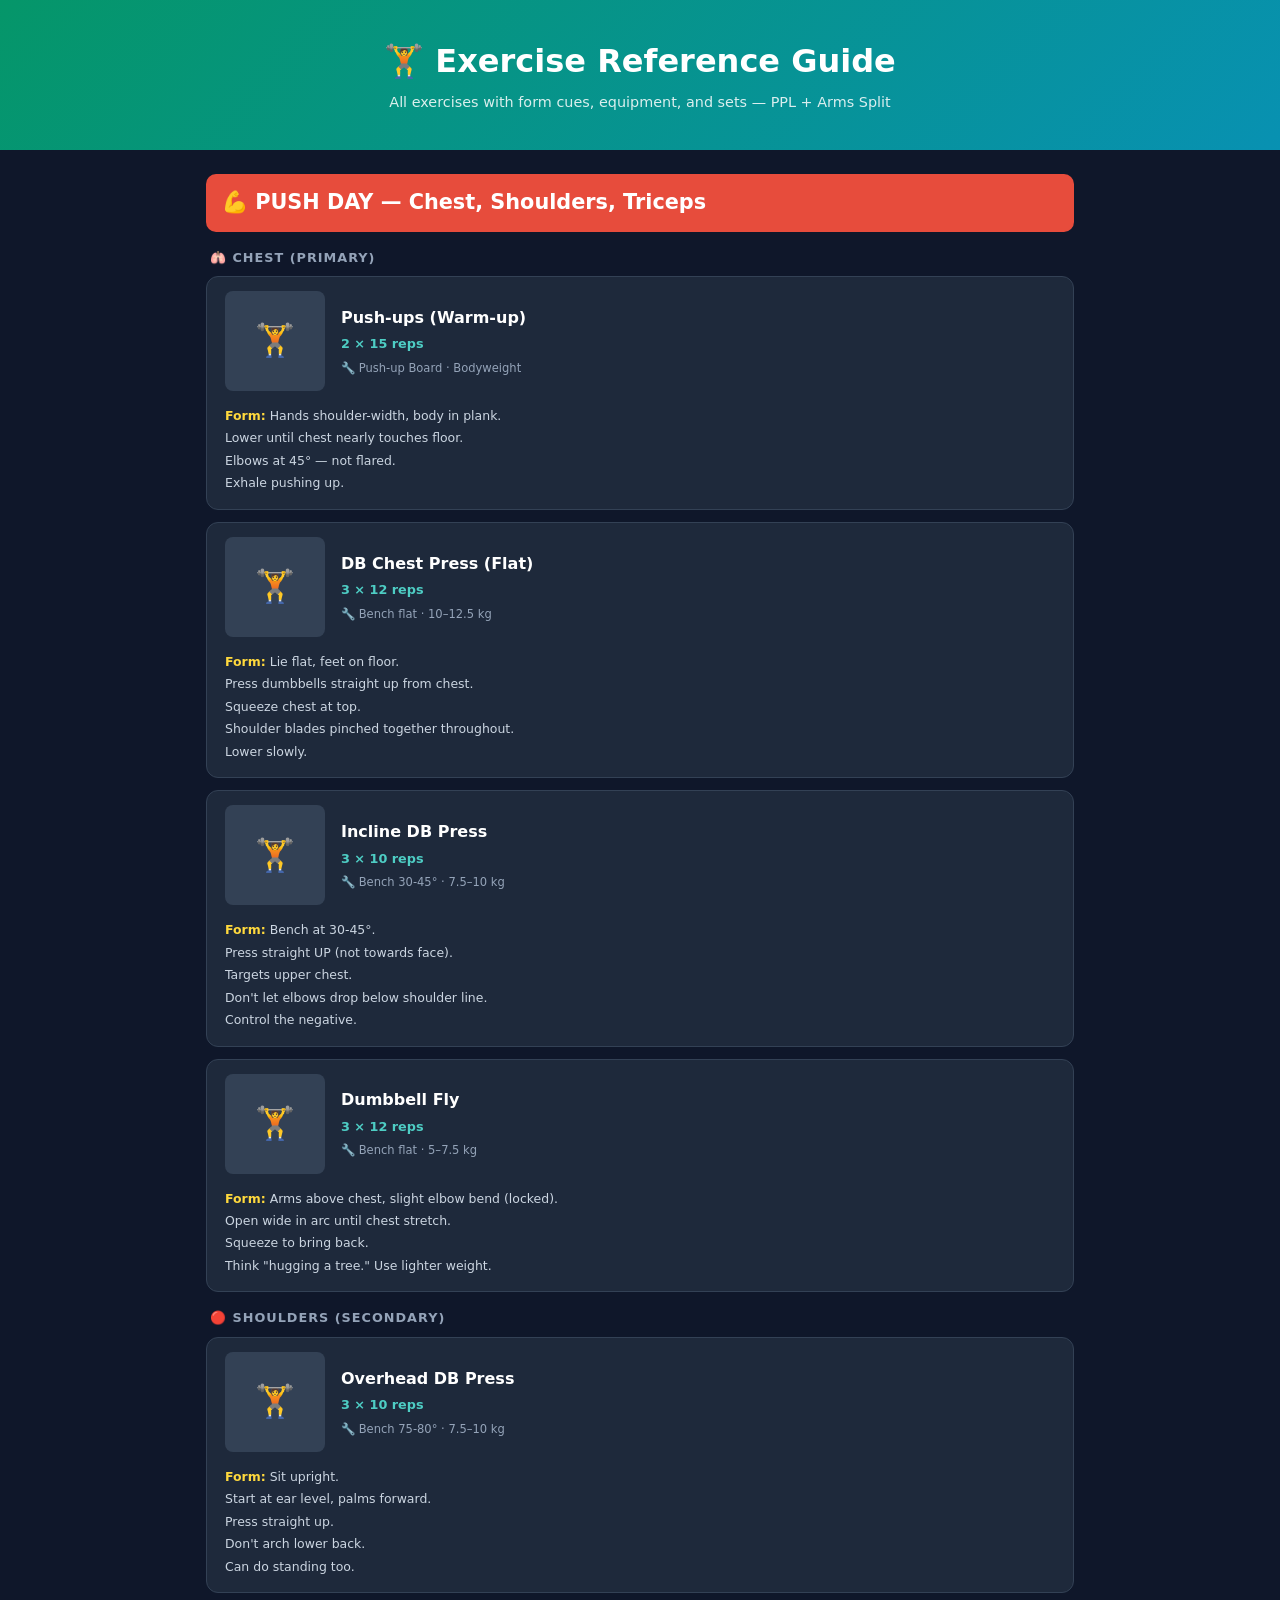
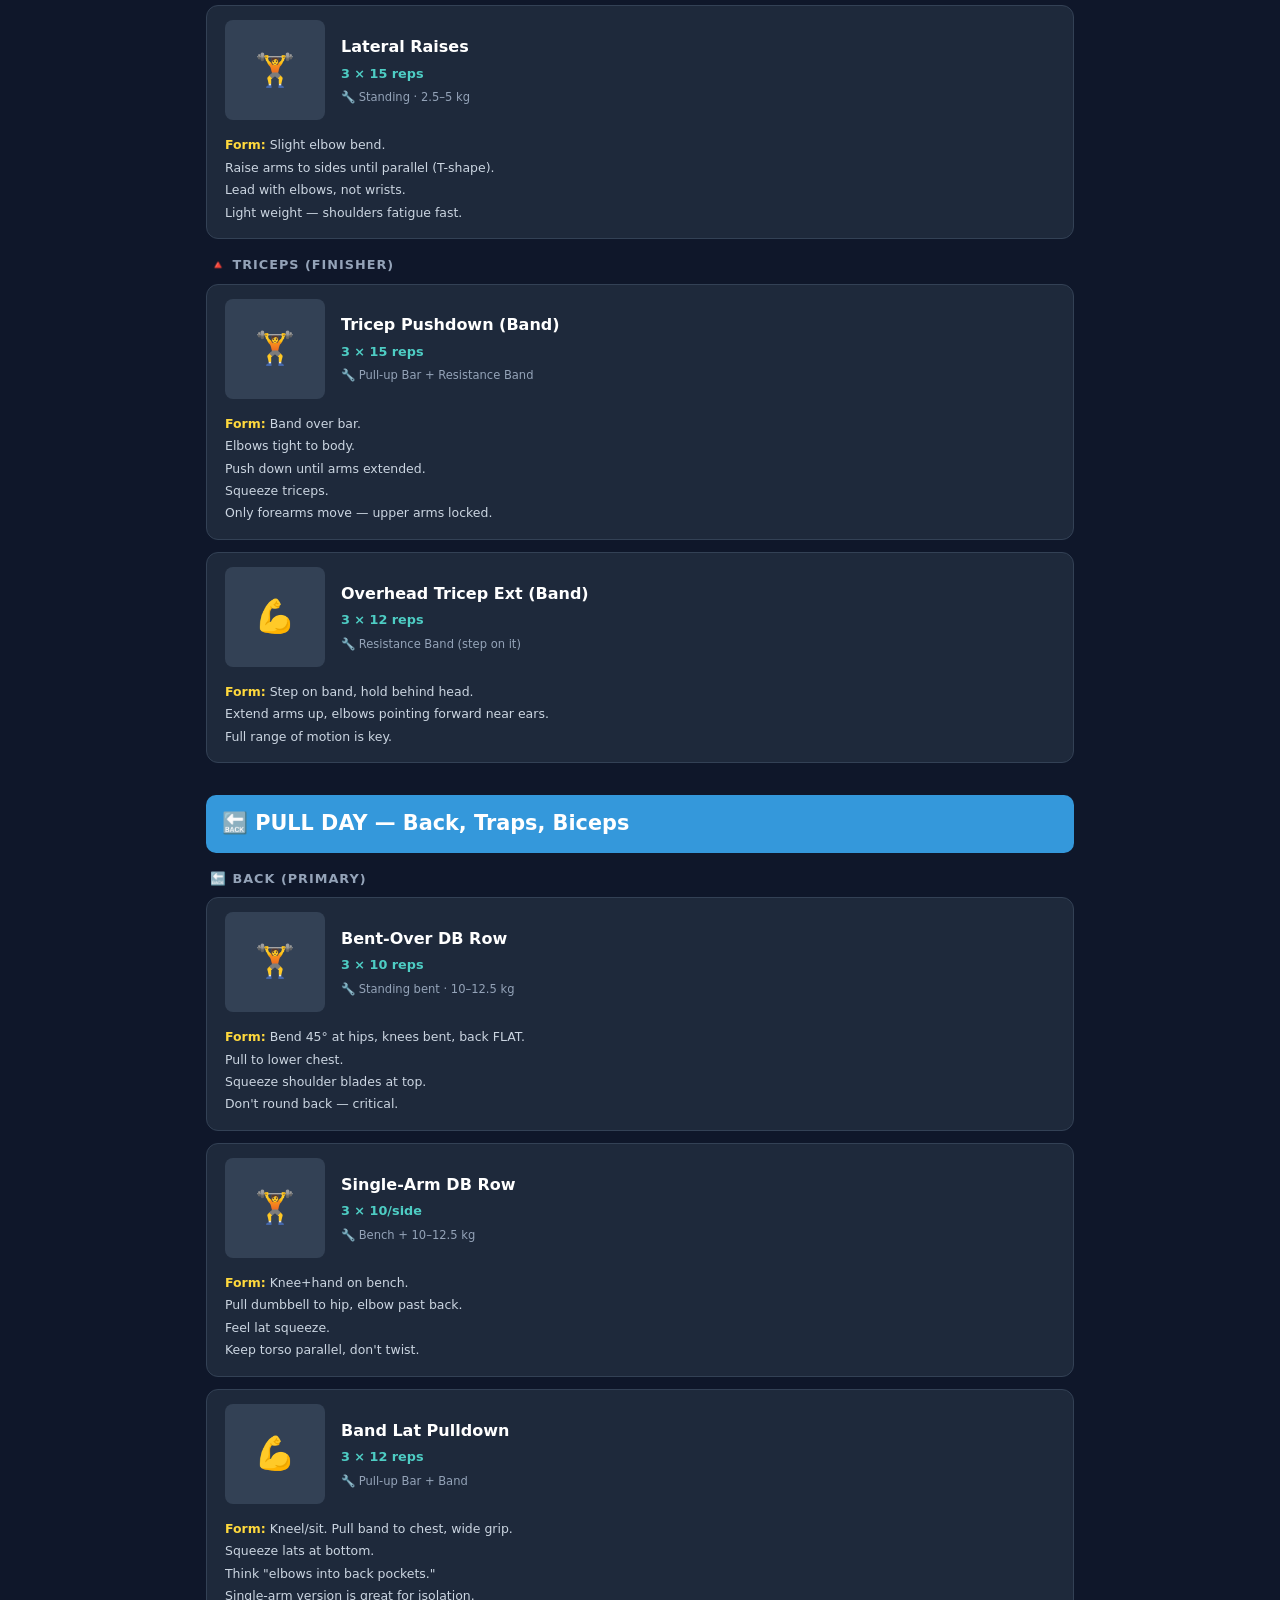
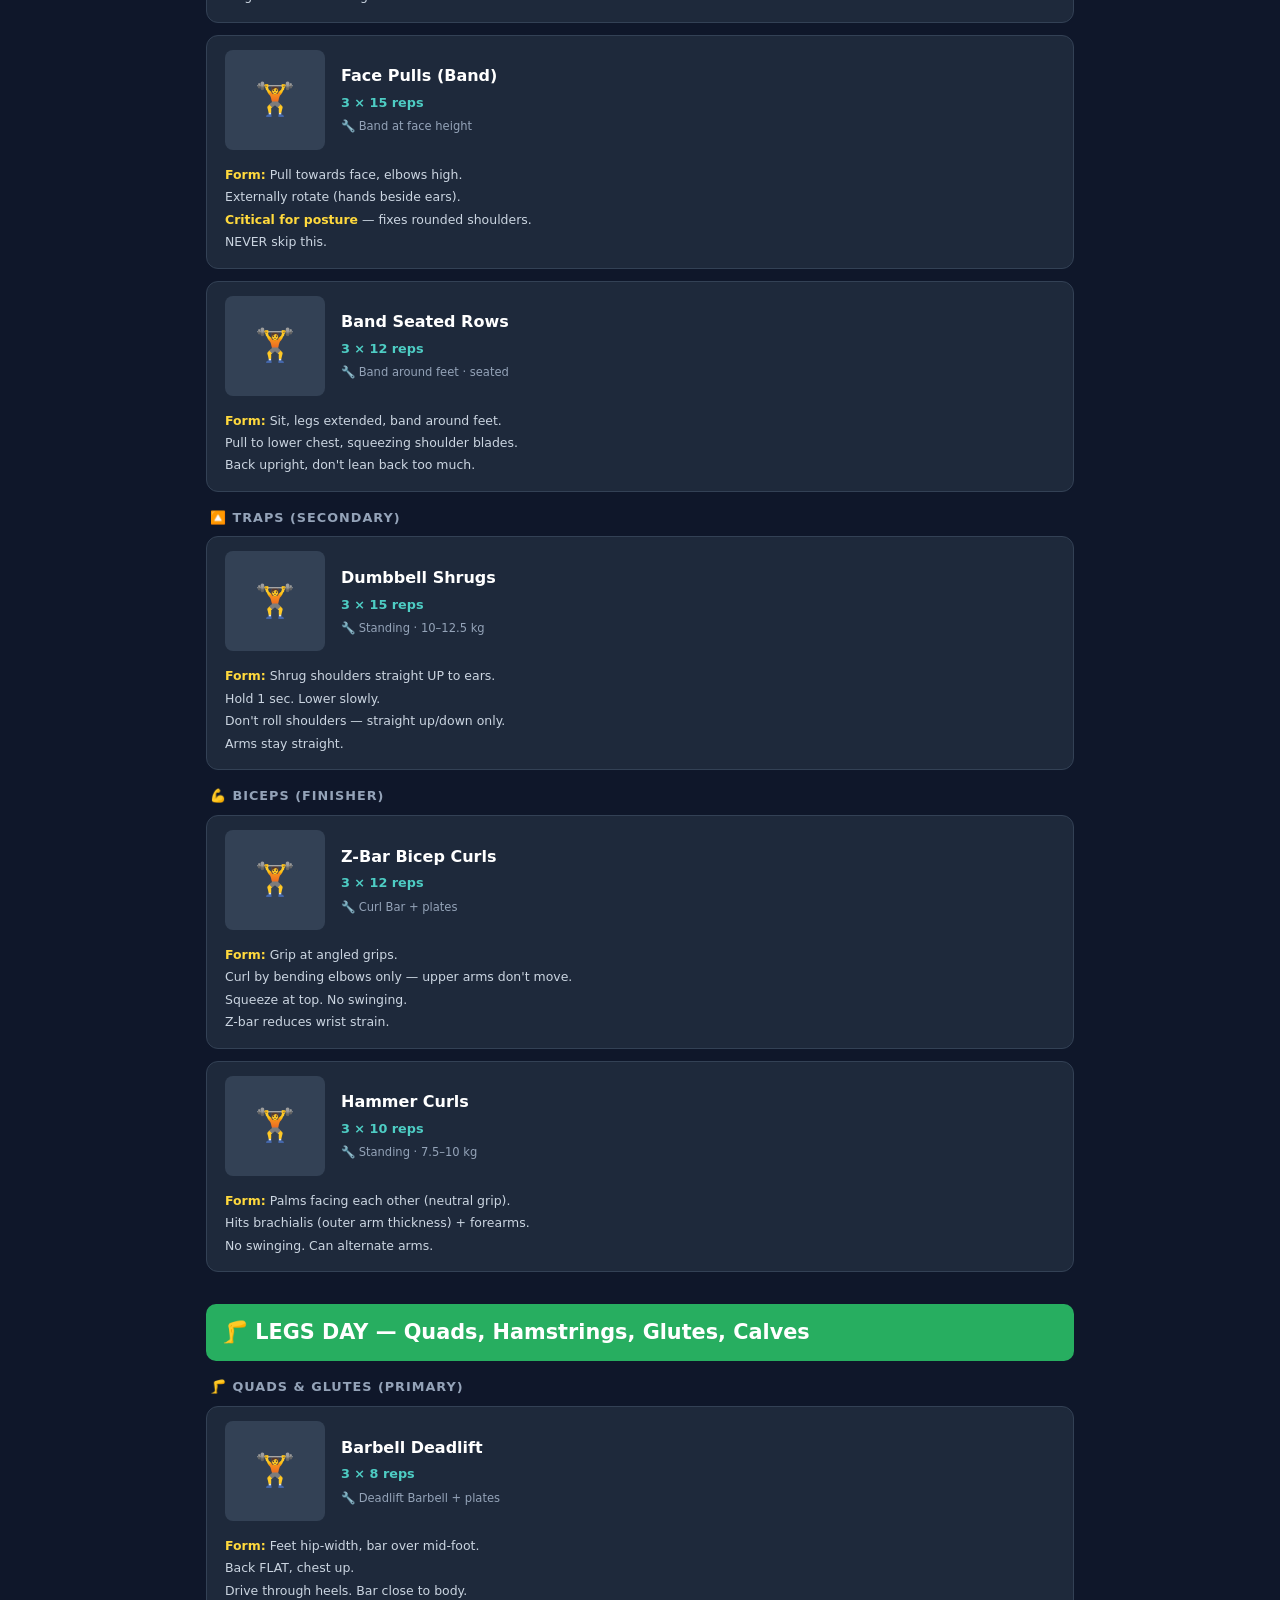
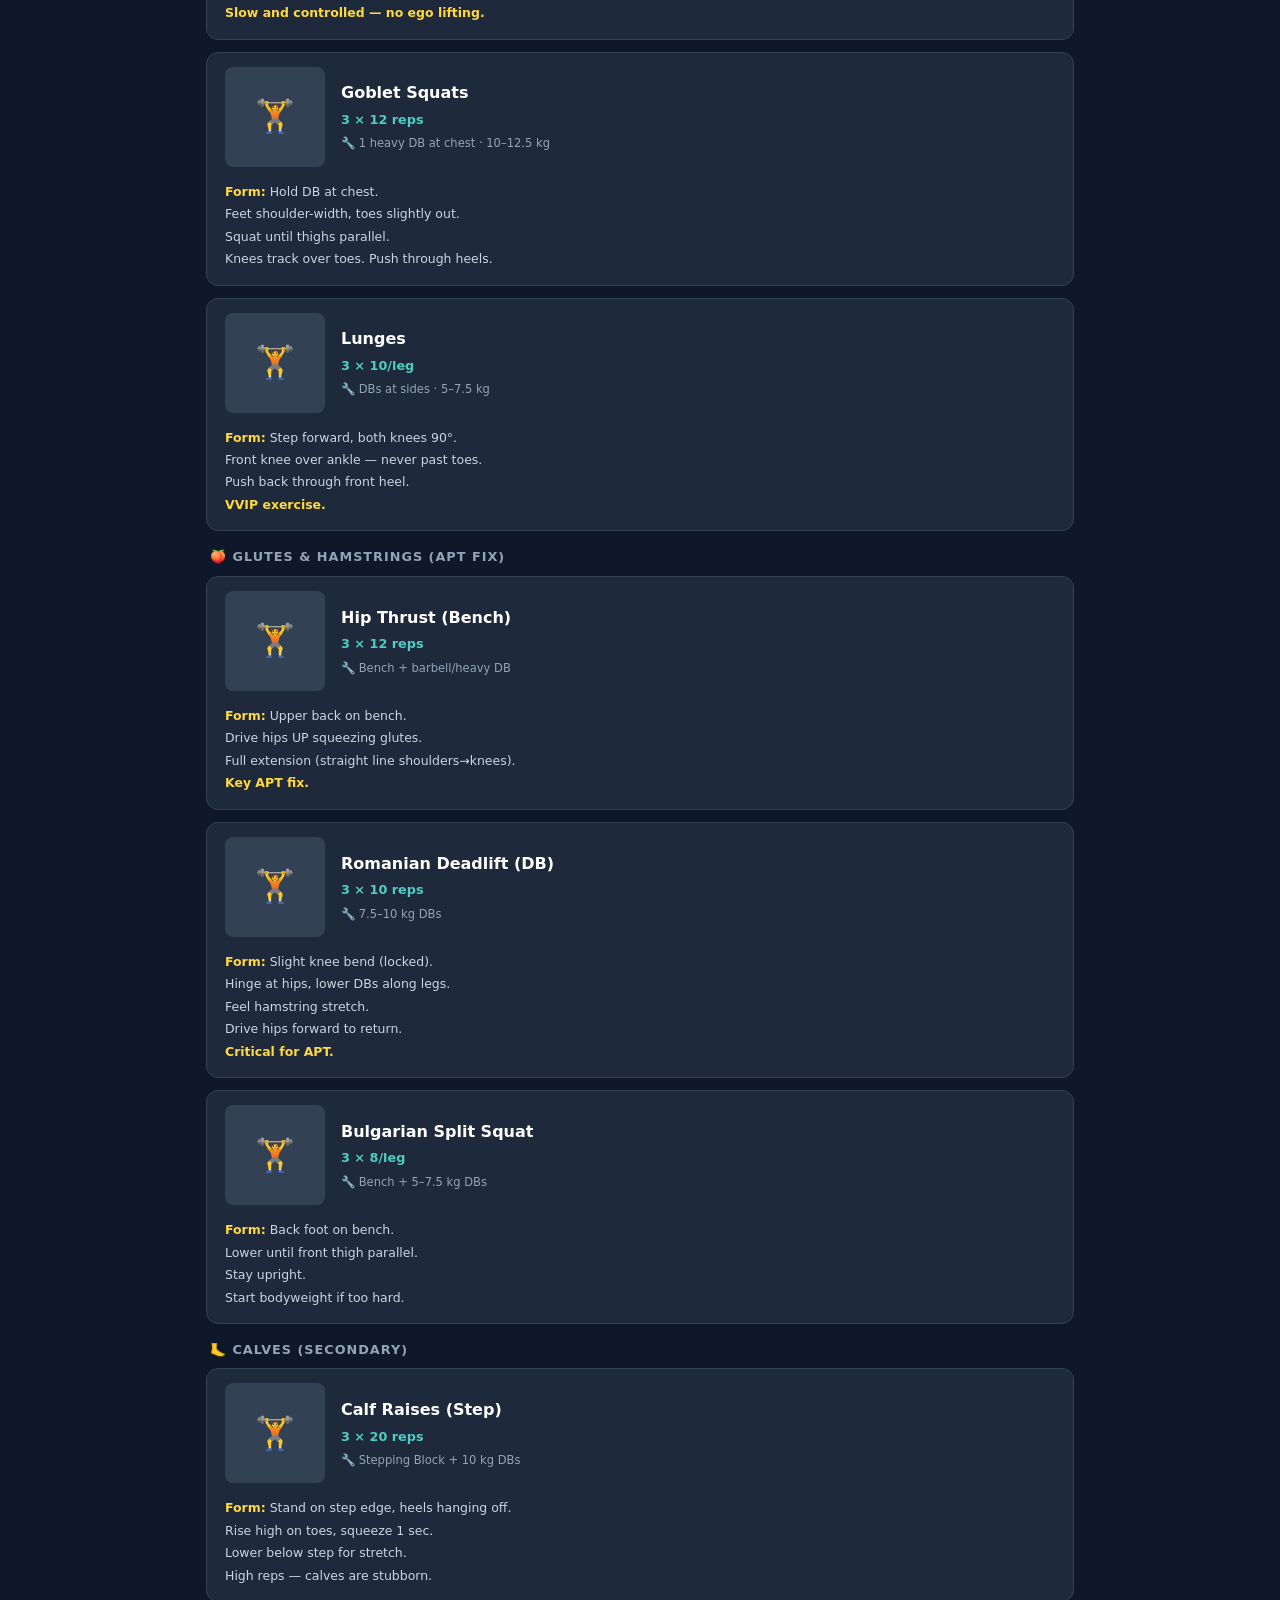
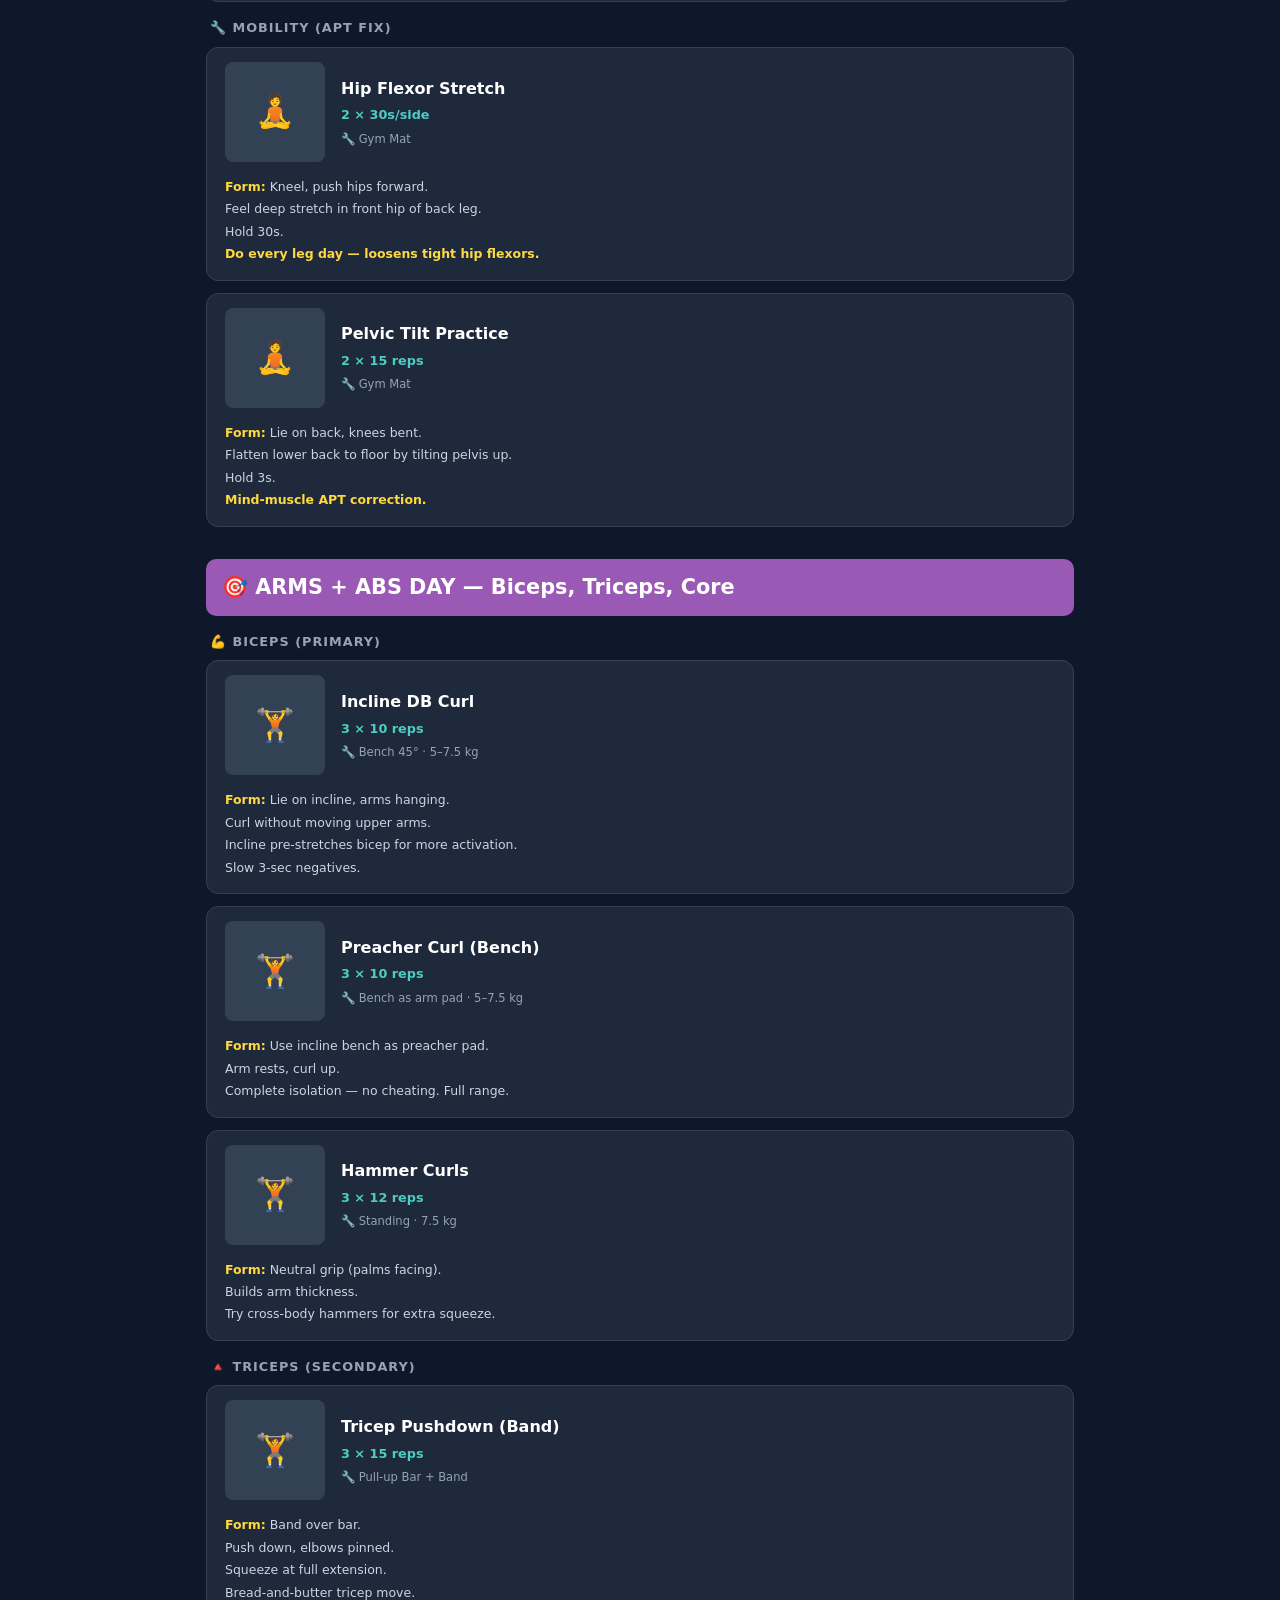
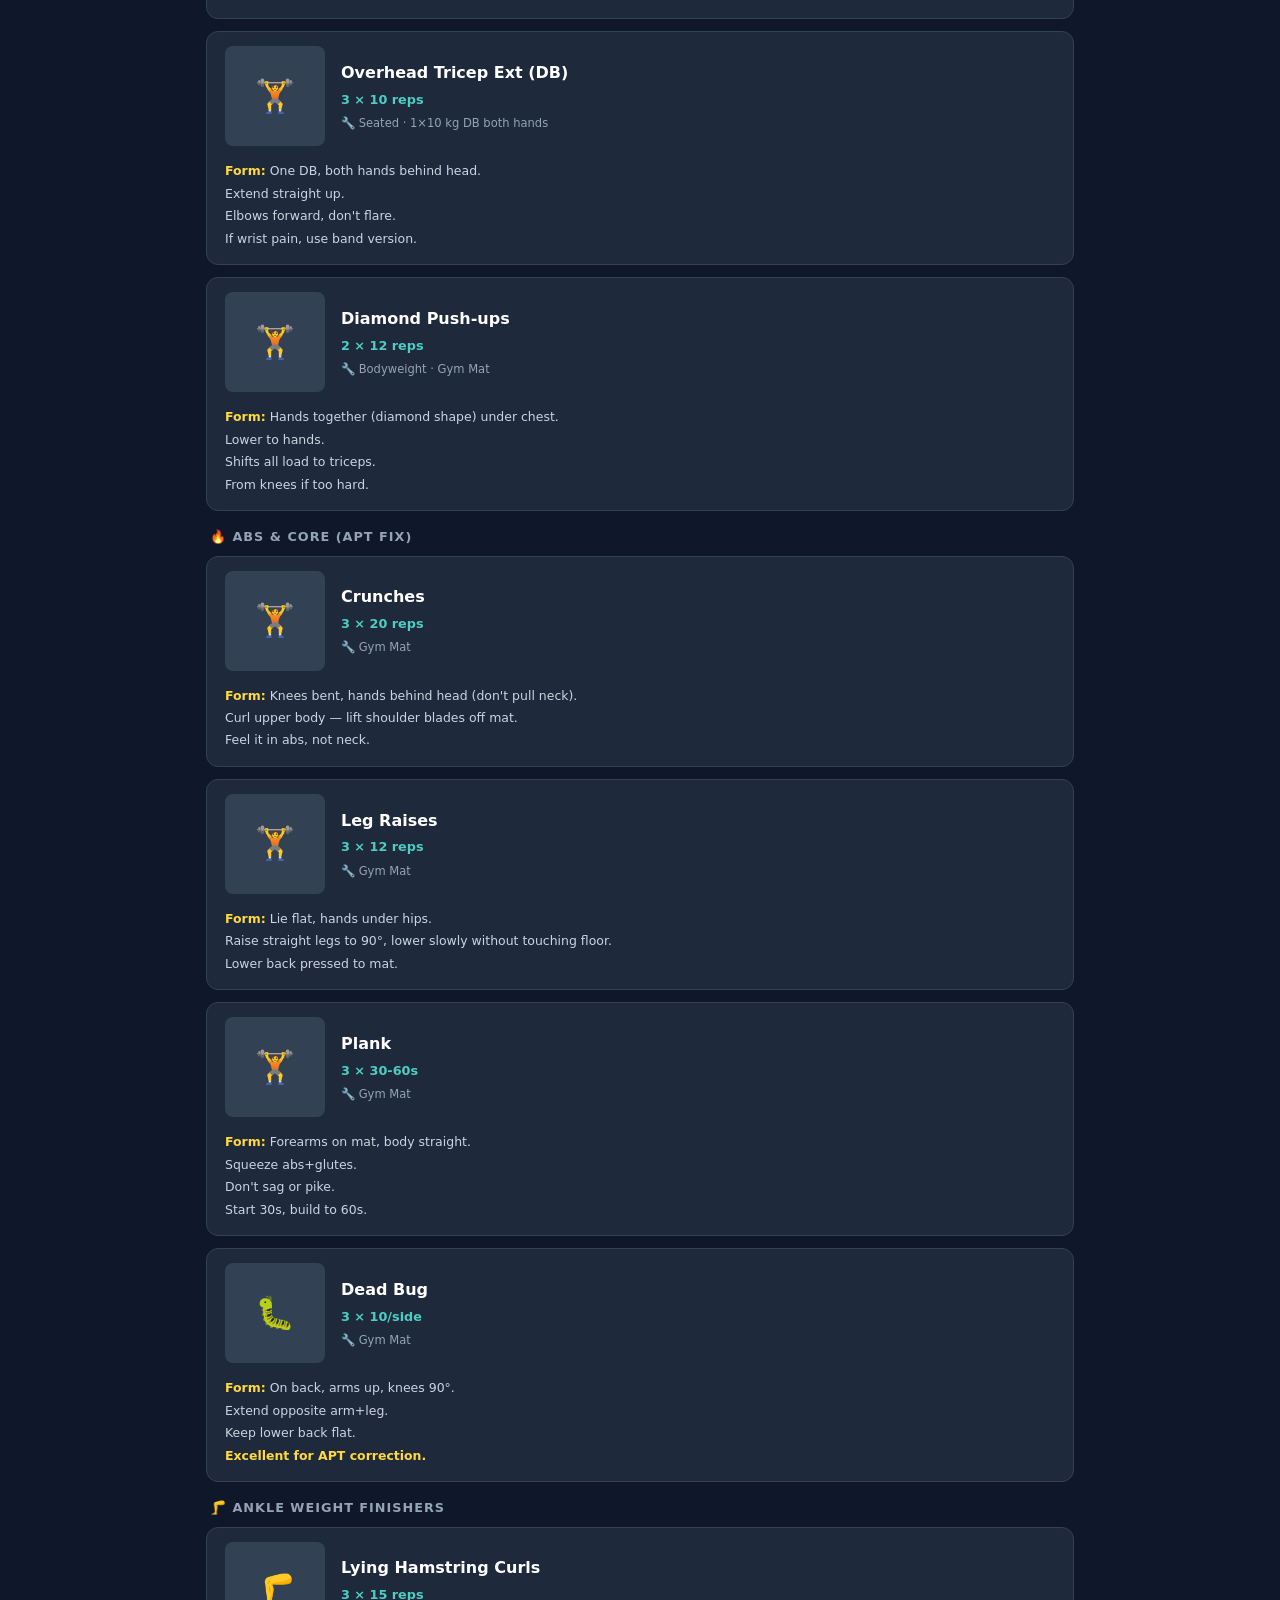
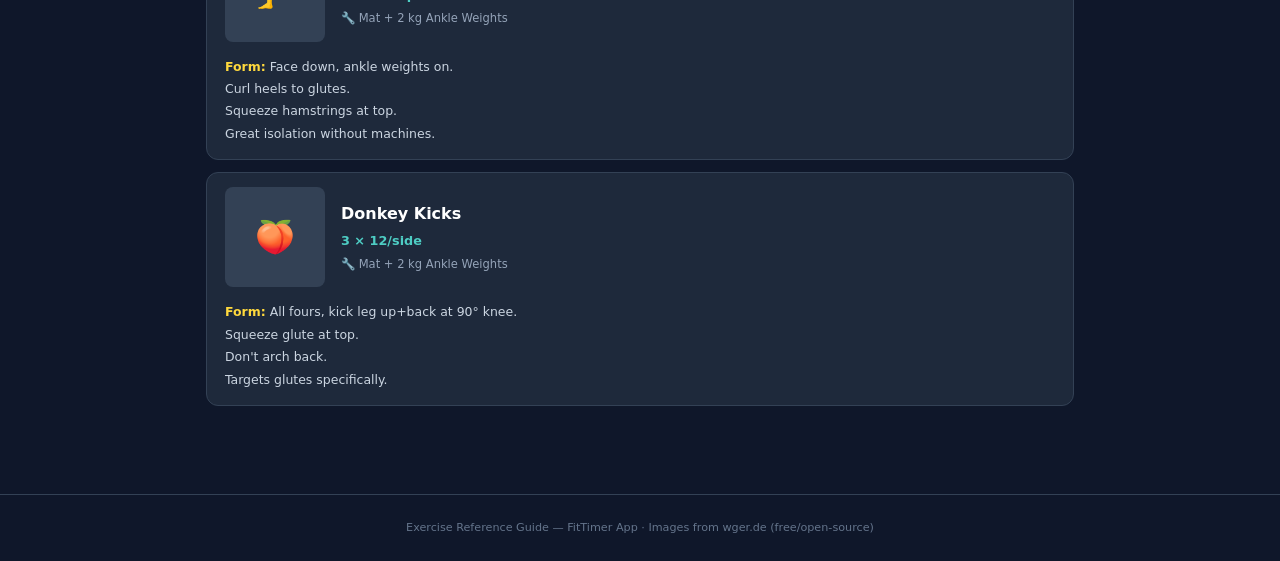
==== commit 9347f7e5: "Fix exercise images: dumbbell press, free-weight rows, remove band tricep - DB Chest Press + Incline" ====
--- a/Exercise_Reference.html
+++ b/Exercise_Reference.html
@@ -56,7 +56,7 @@
 
 <div class="ex-card">
 <div class="ex-top">
-<img class="ex-img" src="https://wger.de/media/exercise-images/192/Bench-press-1.png" alt="DB Chest Press" onerror="this.outerHTML='<div class=ex-img-placeholder>&#x1F3CB;</div>'">
+<img class="ex-img" src="https://wger.de/media/exercise-images/97/Dumbbell-bench-press-1.png" alt="DB Chest Press" onerror="this.outerHTML='<div class=ex-img-placeholder>&#x1F3CB;</div>'">
 <div class="ex-info">
 <div class="ex-name">DB Chest Press (Flat)</div>
 <div class="ex-sets">3 &times; 12 reps</div>
@@ -68,7 +68,7 @@
 
 <div class="ex-card">
 <div class="ex-top">
-<img class="ex-img" src="https://wger.de/media/exercise-images/192/Bench-press-1.png" alt="Incline DB Press" onerror="this.outerHTML='<div class=ex-img-placeholder>&#x1F3CB;</div>'">
+<img class="ex-img" src="https://wger.de/media/exercise-images/97/Dumbbell-bench-press-1.png" alt="Incline DB Press" onerror="this.outerHTML='<div class=ex-img-placeholder>&#x1F3CB;</div>'">
 <div class="ex-info">
 <div class="ex-name">Incline DB Press</div>
 <div class="ex-sets">3 &times; 10 reps</div>
@@ -132,7 +132,7 @@
 
 <div class="ex-card">
 <div class="ex-top">
-<img class="ex-img" src="https://wger.de/media/exercise-images/1519/fab7f641-27d4-40b5-8edd-1a0a137bfd94.gif" alt="Overhead Tricep Ext" onerror="this.outerHTML='<div class=ex-img-placeholder>&#x1F3CB;</div>'">
+<div class="ex-img-placeholder">&#x1F4AA;</div>
 <div class="ex-info">
 <div class="ex-name">Overhead Tricep Ext (Band)</div>
 <div class="ex-sets">3 &times; 12 reps</div>
@@ -151,7 +151,7 @@
 
 <div class="ex-card">
 <div class="ex-top">
-<img class="ex-img" src="https://wger.de/media/exercise-images/1283/e7262f70-7512-408a-8d00-4c499ef632fc.jpg" alt="Bent-Over DB Row" onerror="this.outerHTML='<div class=ex-img-placeholder>&#x1F3CB;</div>'">
+<img class="ex-img" src="https://wger.de/media/exercise-images/110/Reverse-grip-bent-over-rows-1.png" alt="Bent-Over DB Row" onerror="this.outerHTML='<div class=ex-img-placeholder>&#x1F3CB;</div>'">
 <div class="ex-info">
 <div class="ex-name">Bent-Over DB Row</div>
 <div class="ex-sets">3 &times; 10 reps</div>
@@ -163,7 +163,7 @@
 
 <div class="ex-card">
 <div class="ex-top">
-<img class="ex-img" src="https://wger.de/media/exercise-images/1283/e7262f70-7512-408a-8d00-4c499ef632fc.jpg" alt="Single-Arm DB Row" onerror="this.outerHTML='<div class=ex-img-placeholder>&#x1F3CB;</div>'">
+<img class="ex-img" src="https://wger.de/media/exercise-images/1637/a1fbe83a-a3e5-49f6-a2c2-5d5b533c2be8.png" alt="Single-Arm DB Row" onerror="this.outerHTML='<div class=ex-img-placeholder>&#x1F3CB;</div>'">
 <div class="ex-info">
 <div class="ex-name">Single-Arm DB Row</div>
 <div class="ex-sets">3 &times; 10/side</div>
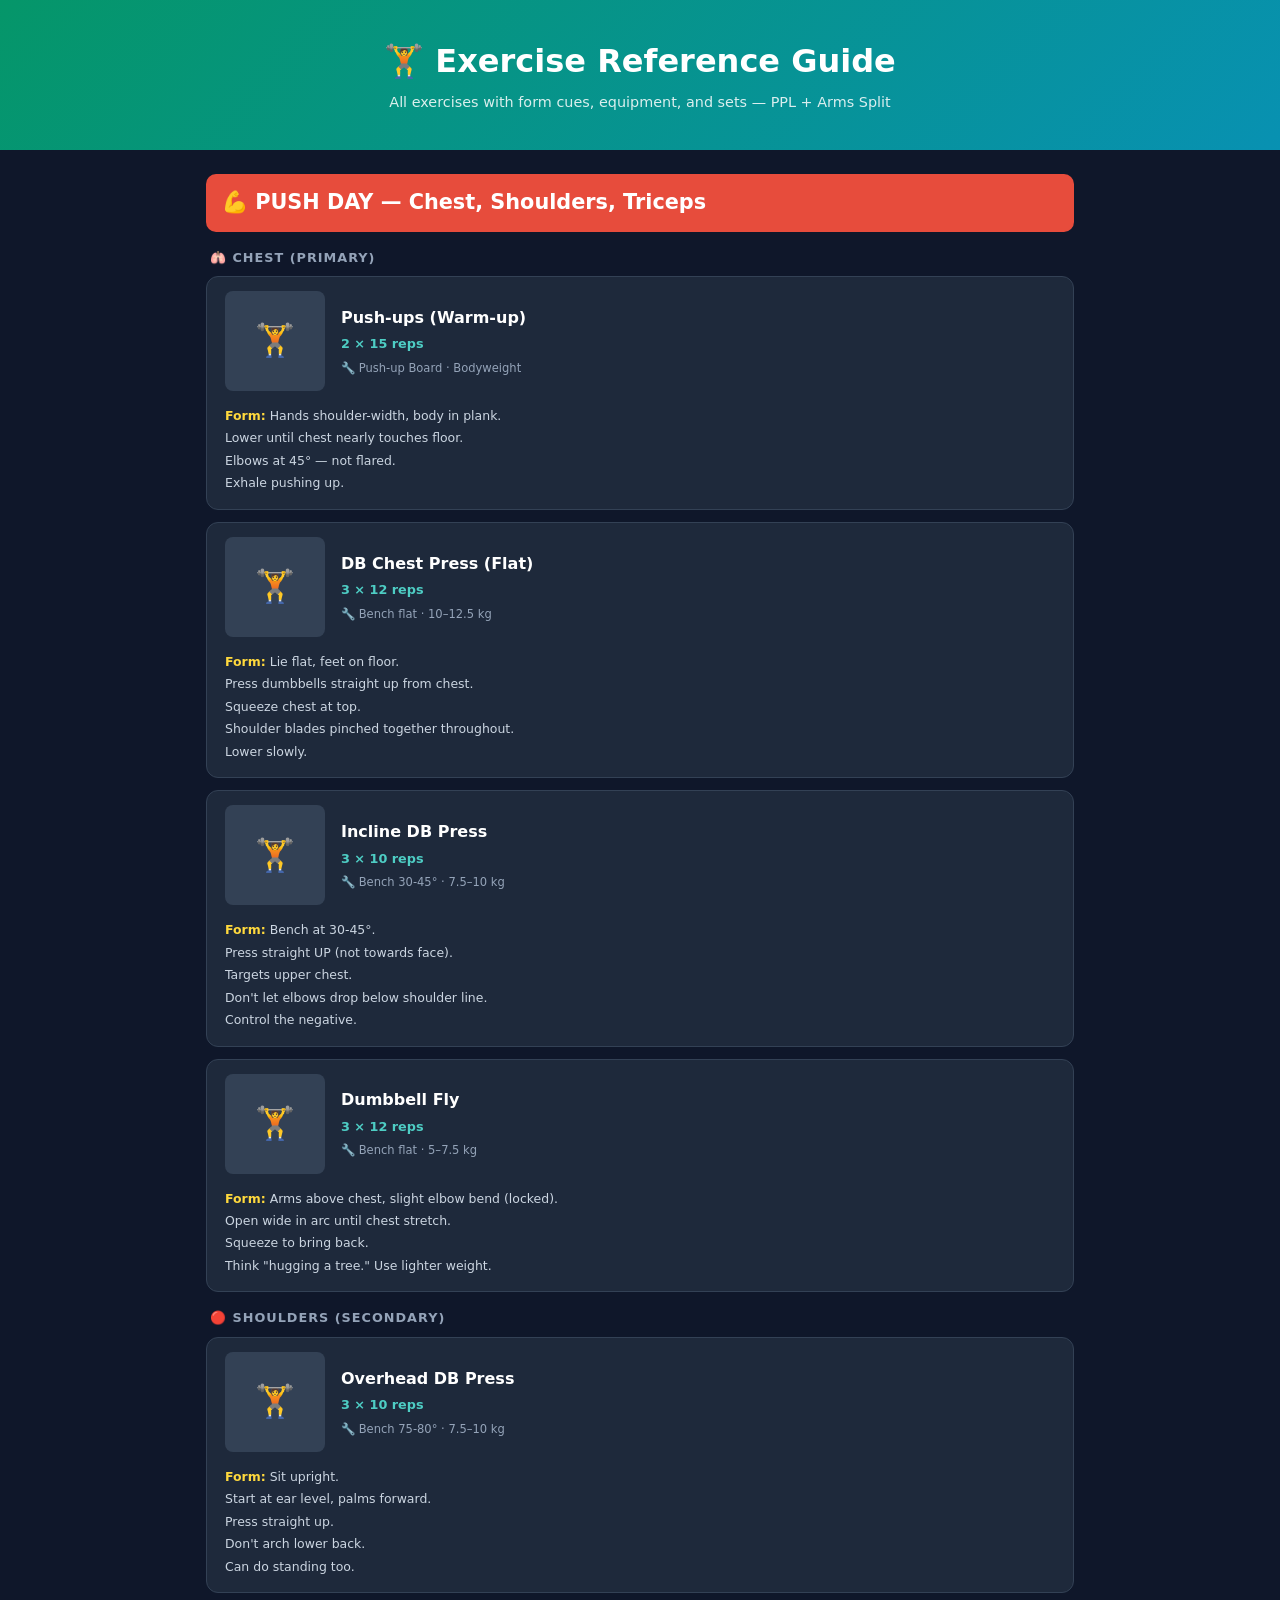
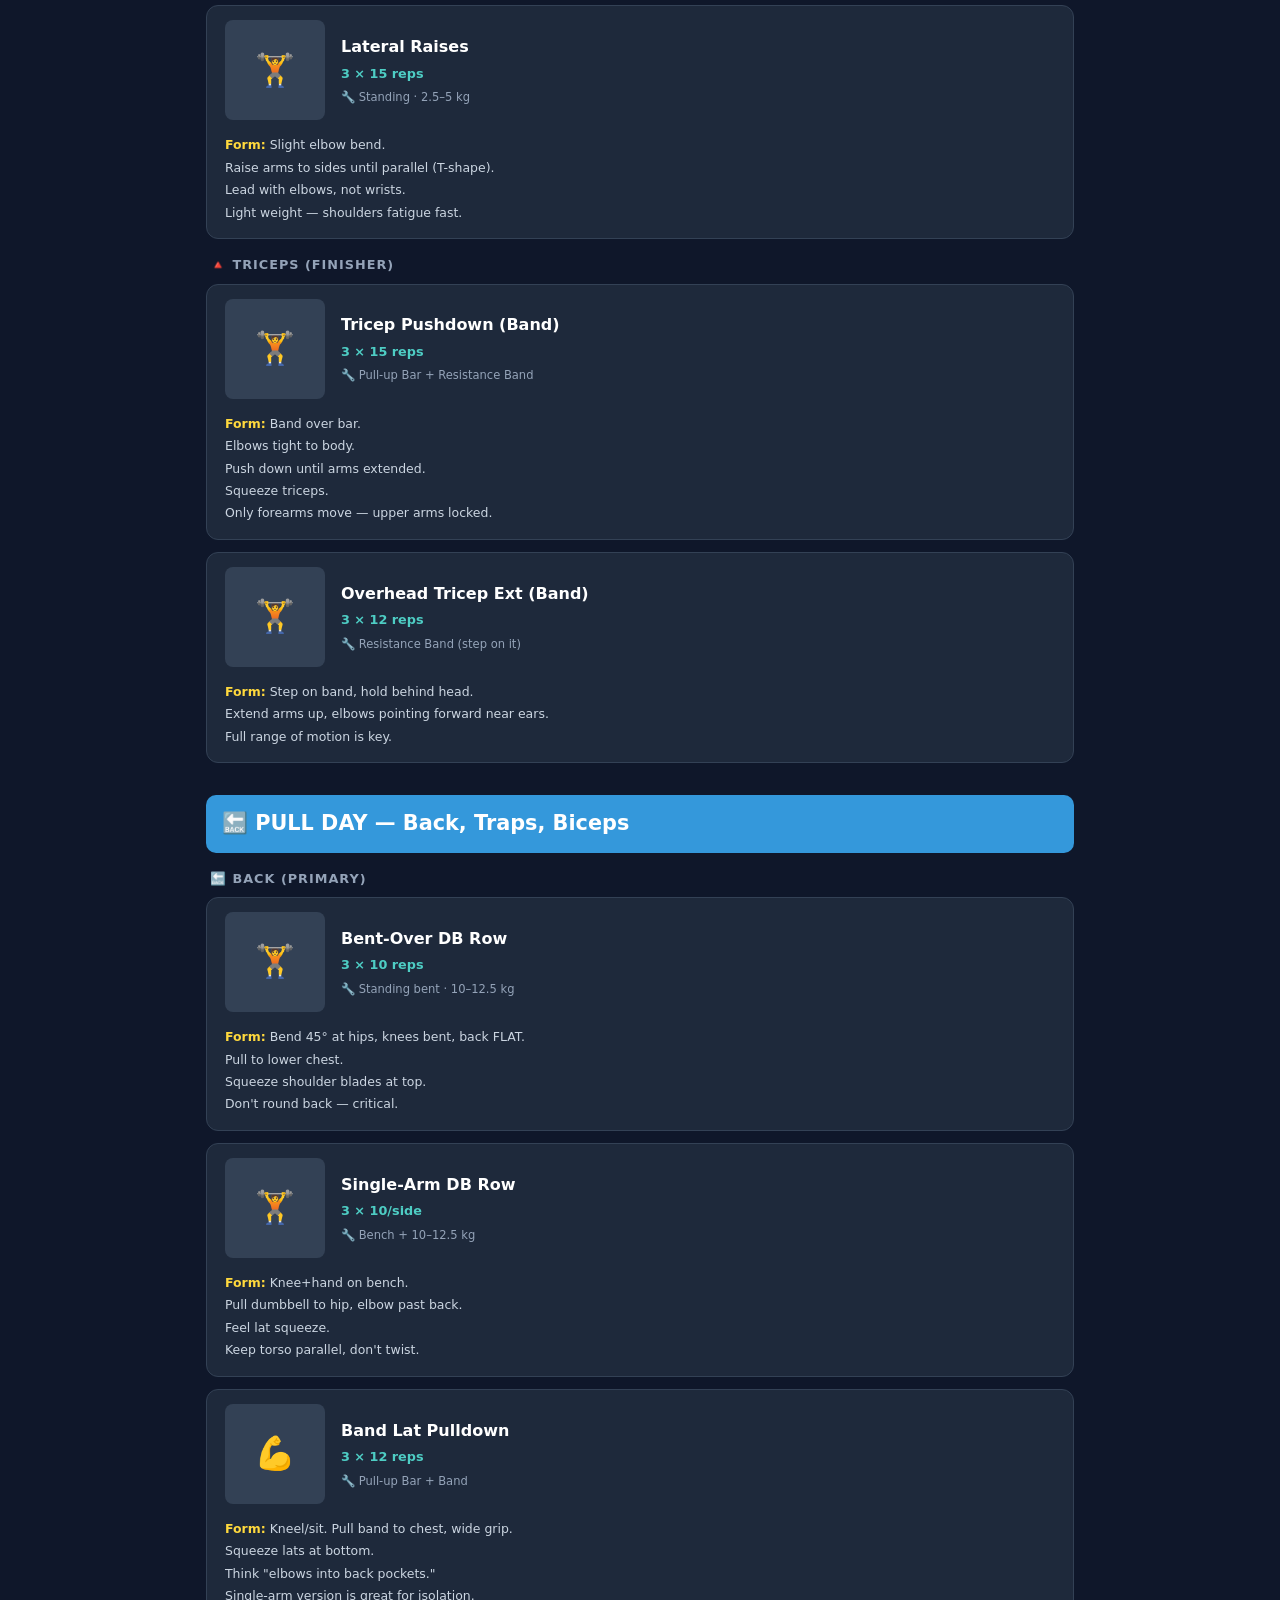
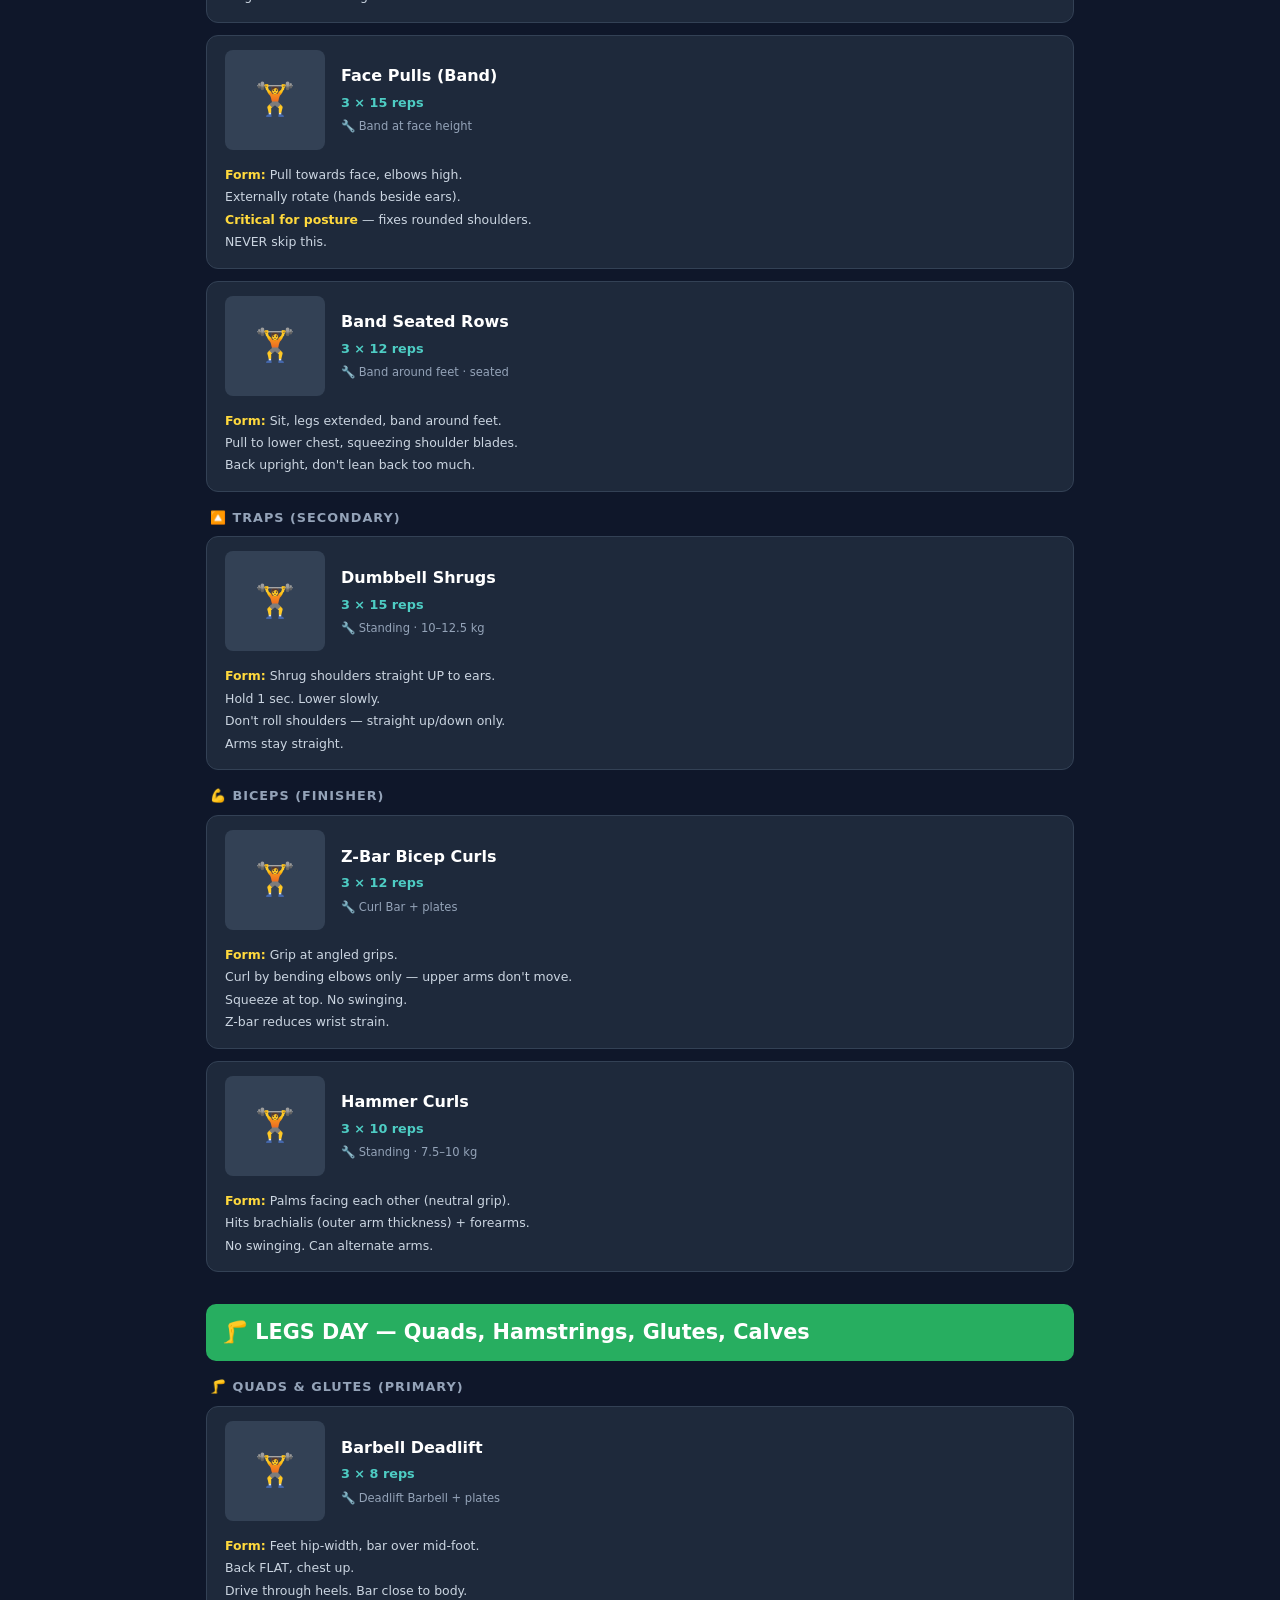
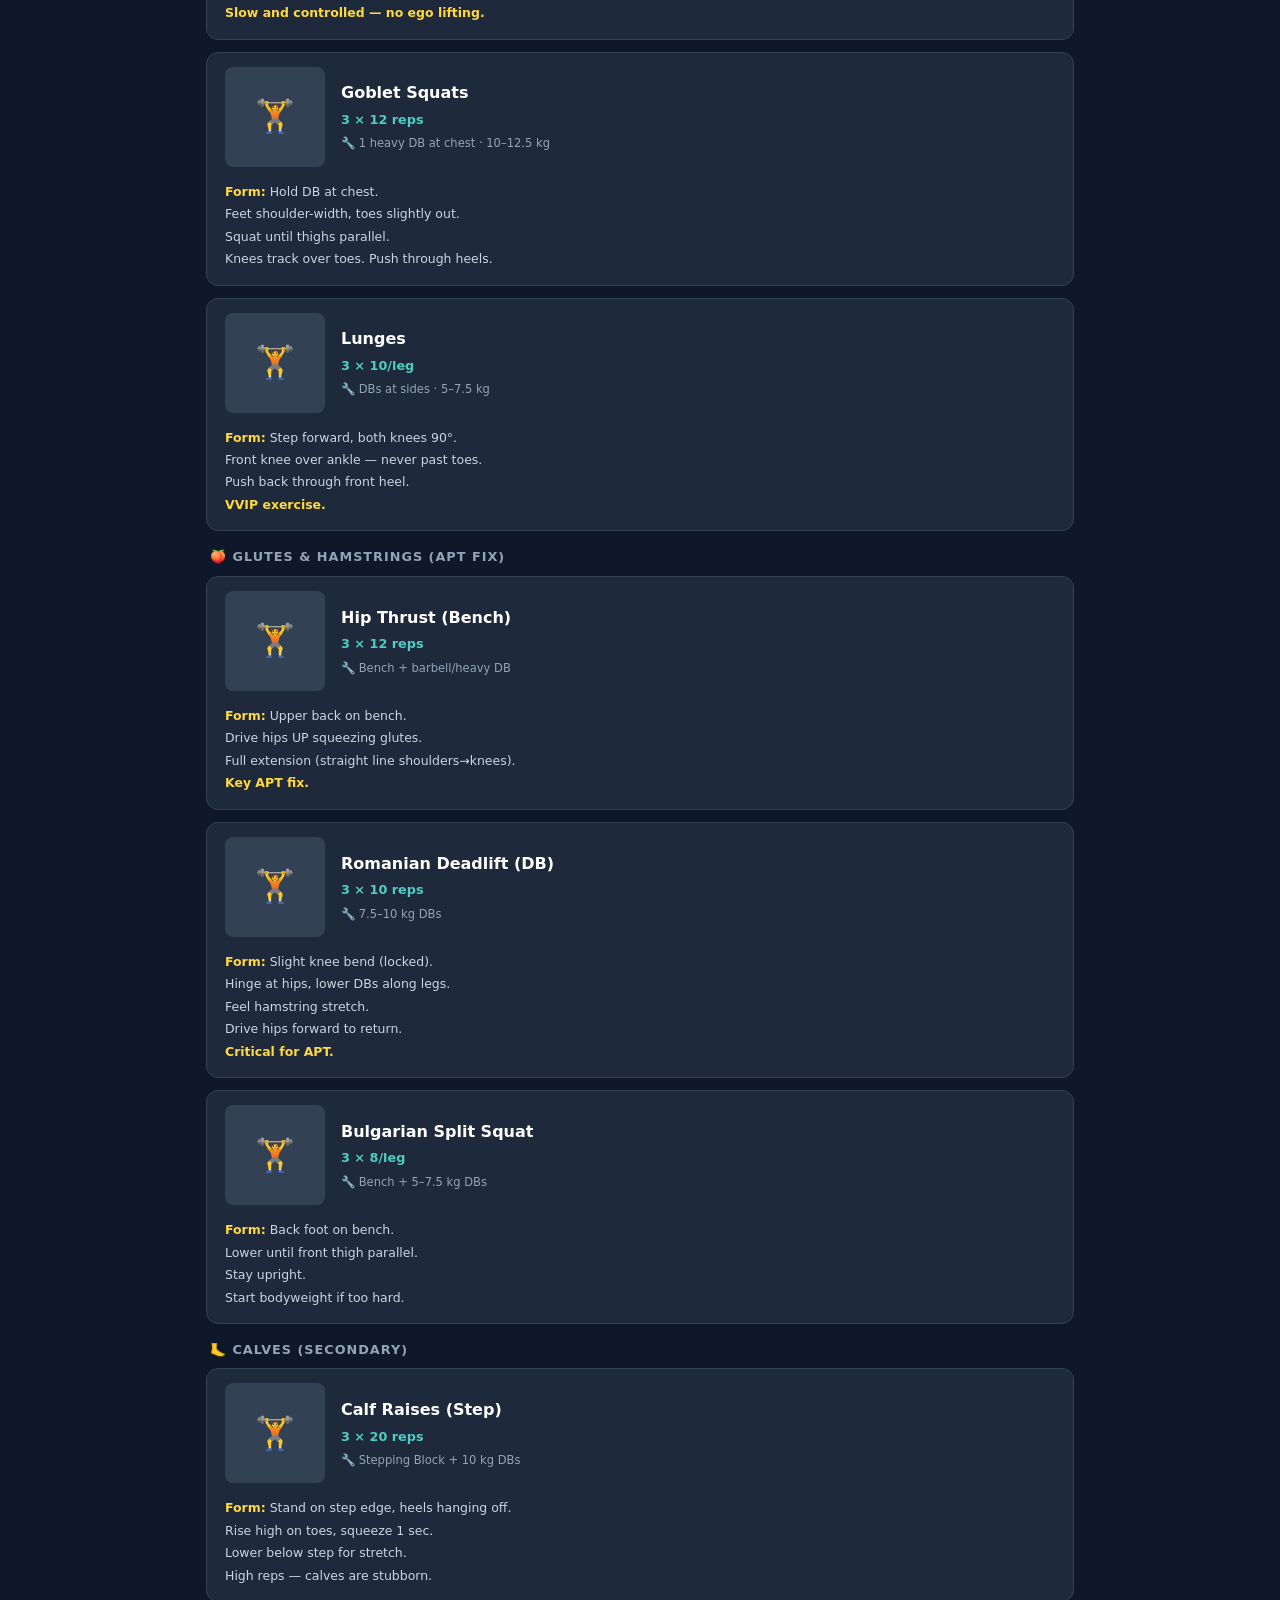
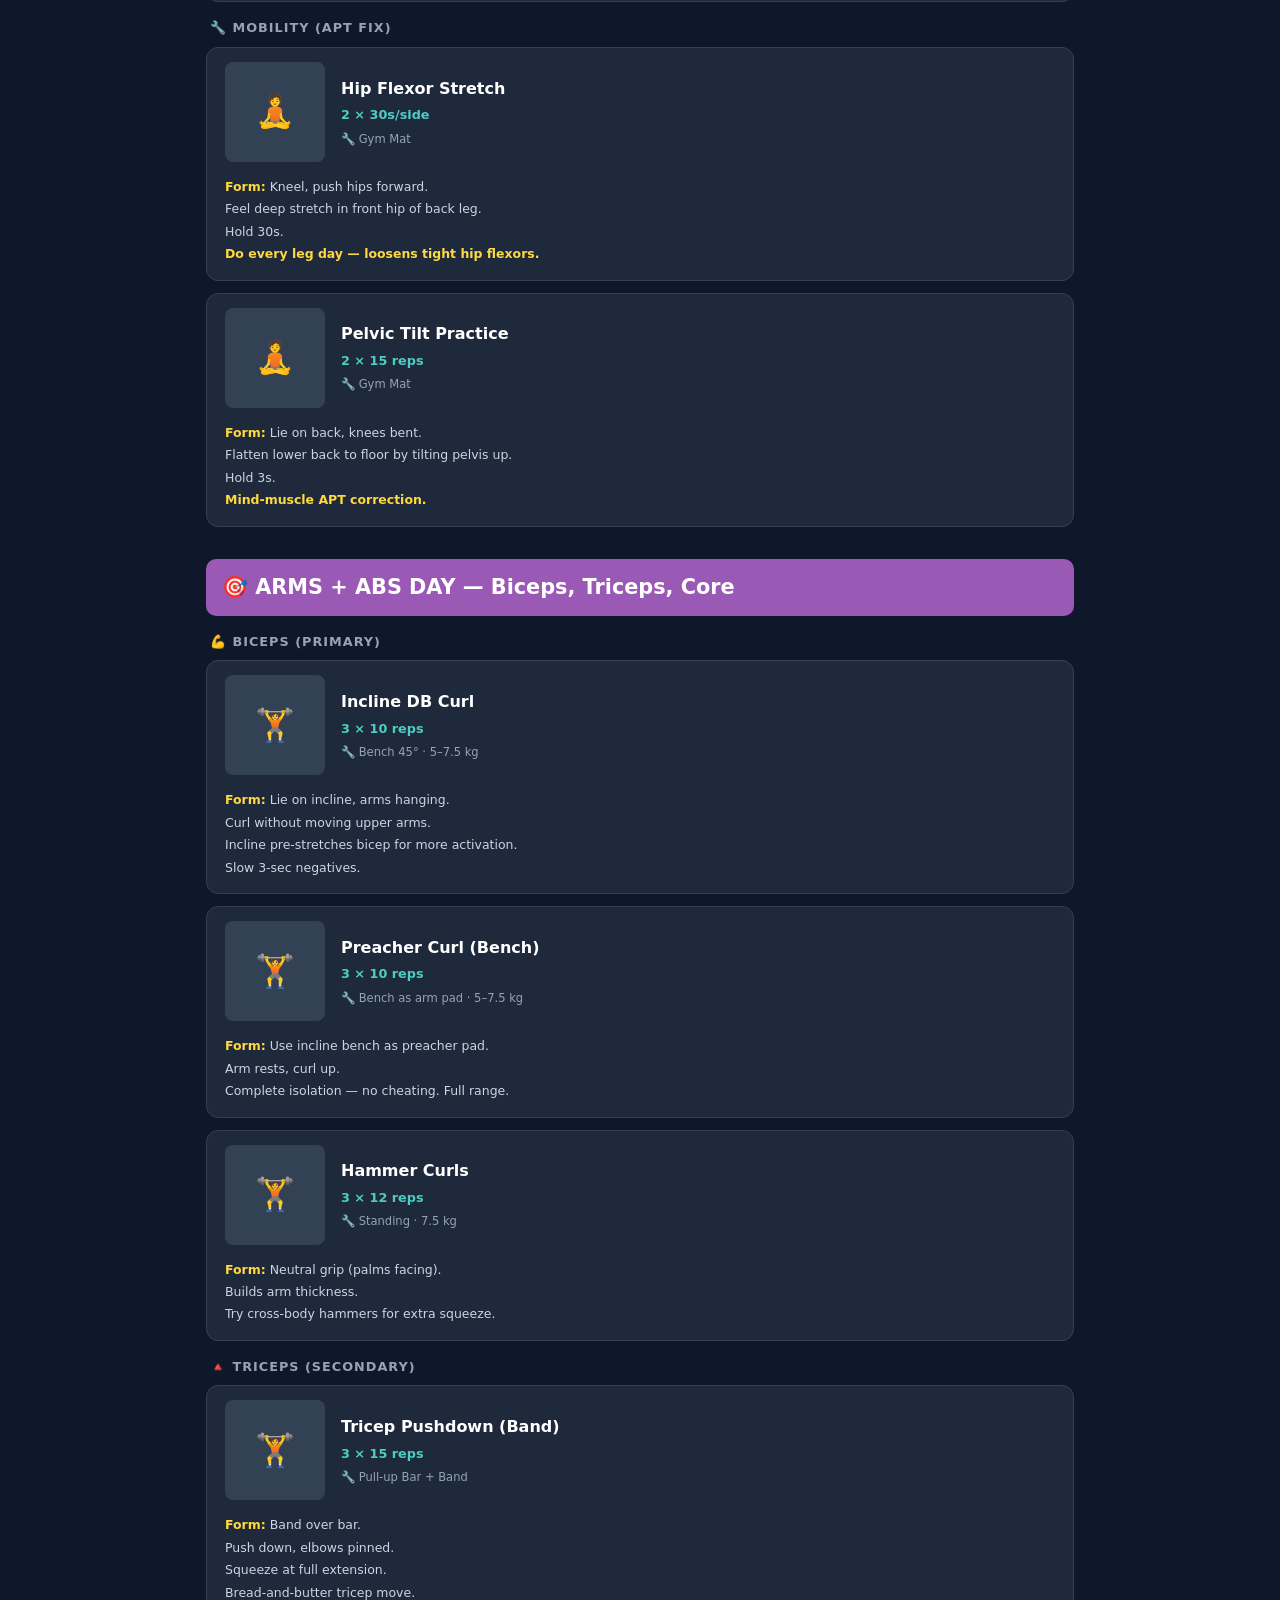
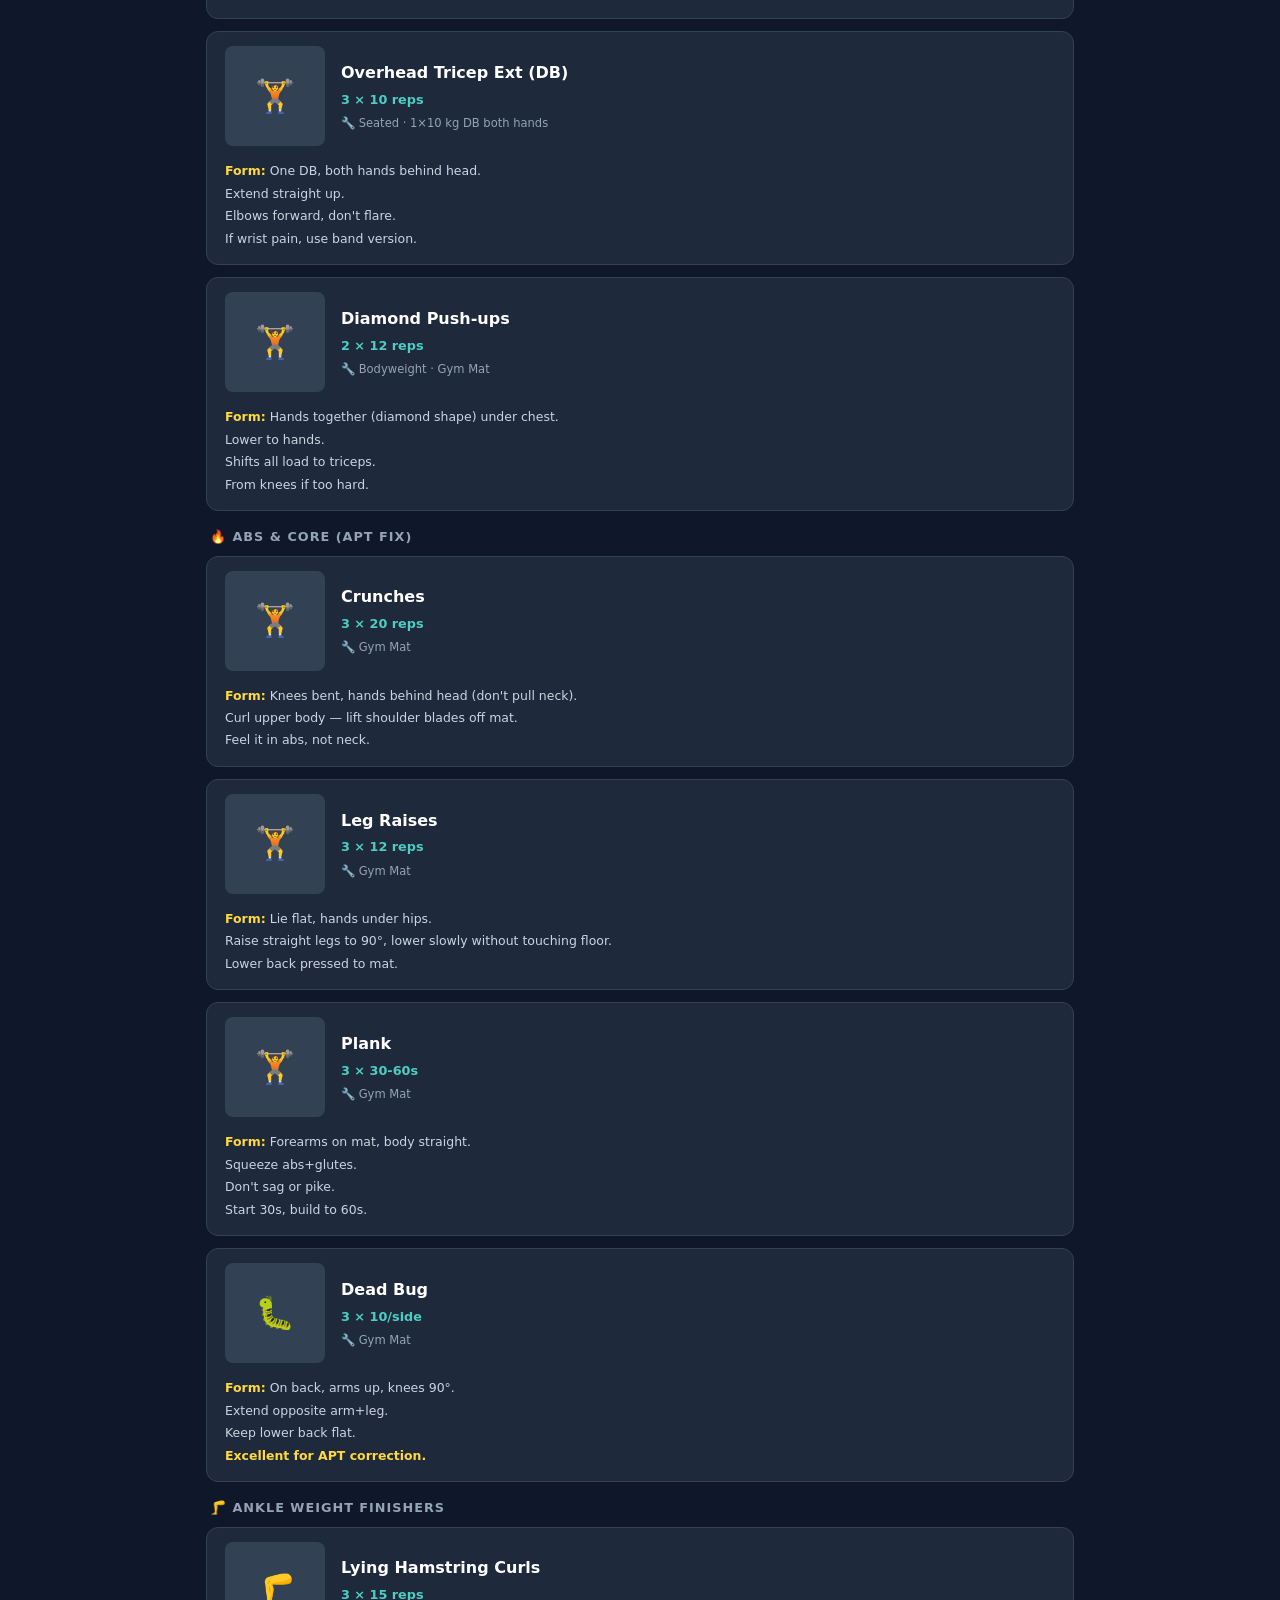
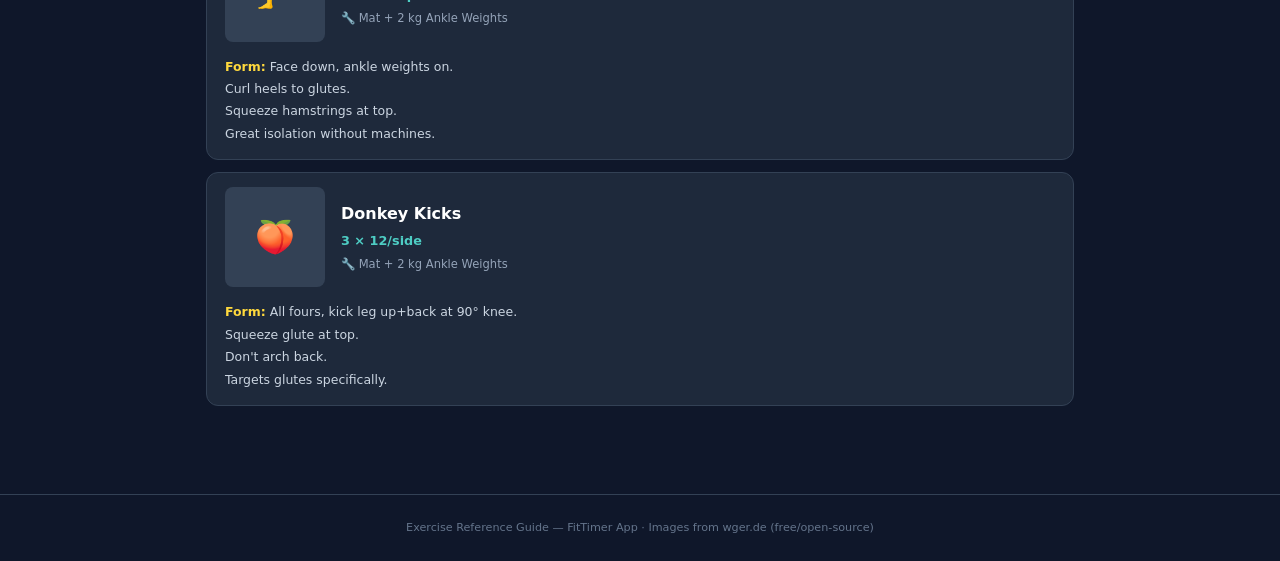
==== commit 78e80585: "Restore overhead tricep extension image for band version" ====
--- a/Exercise_Reference.html
+++ b/Exercise_Reference.html
@@ -132,7 +132,7 @@
 
 <div class="ex-card">
 <div class="ex-top">
-<div class="ex-img-placeholder">&#x1F4AA;</div>
+<img class="ex-img" src="https://wger.de/media/exercise-images/1519/fab7f641-27d4-40b5-8edd-1a0a137bfd94.gif" alt="Overhead Tricep Ext" onerror="this.outerHTML='<div class=ex-img-placeholder>&#x1F3CB;</div>'">
 <div class="ex-info">
 <div class="ex-name">Overhead Tricep Ext (Band)</div>
 <div class="ex-sets">3 &times; 12 reps</div>
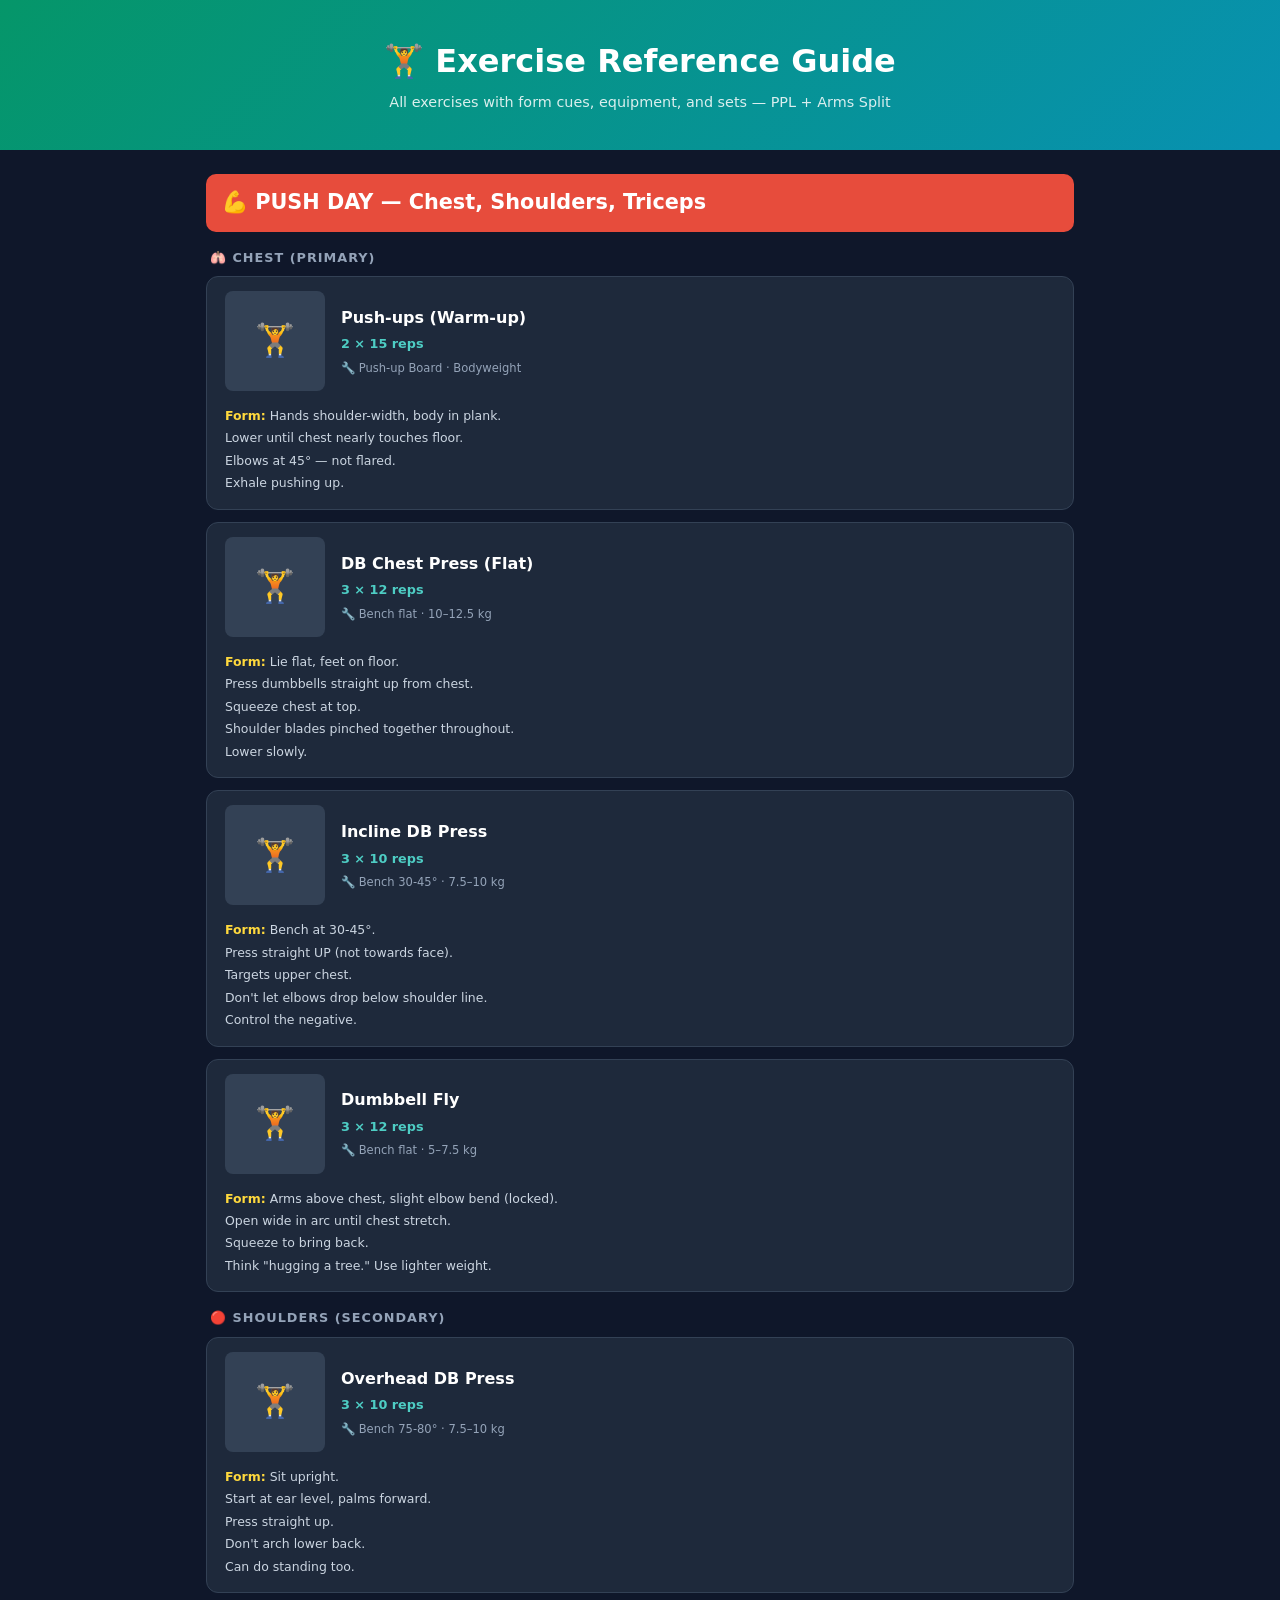
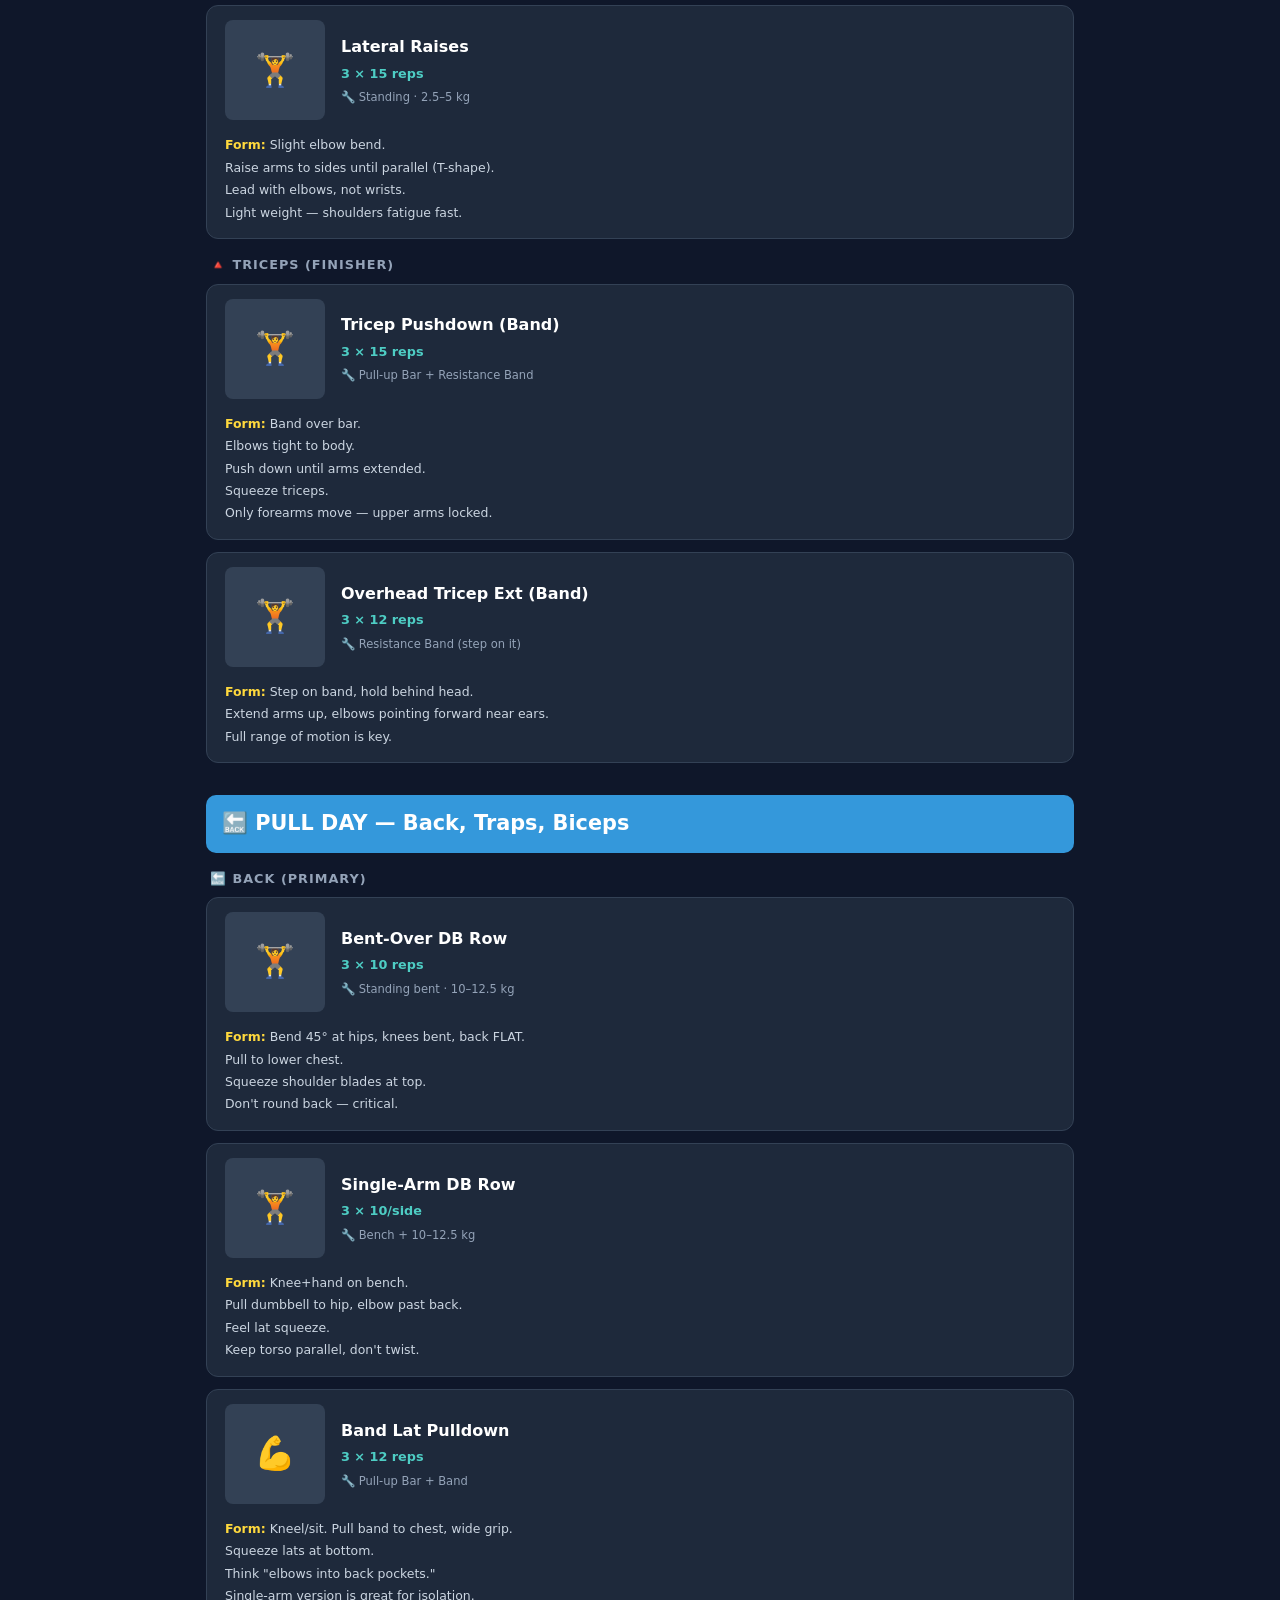
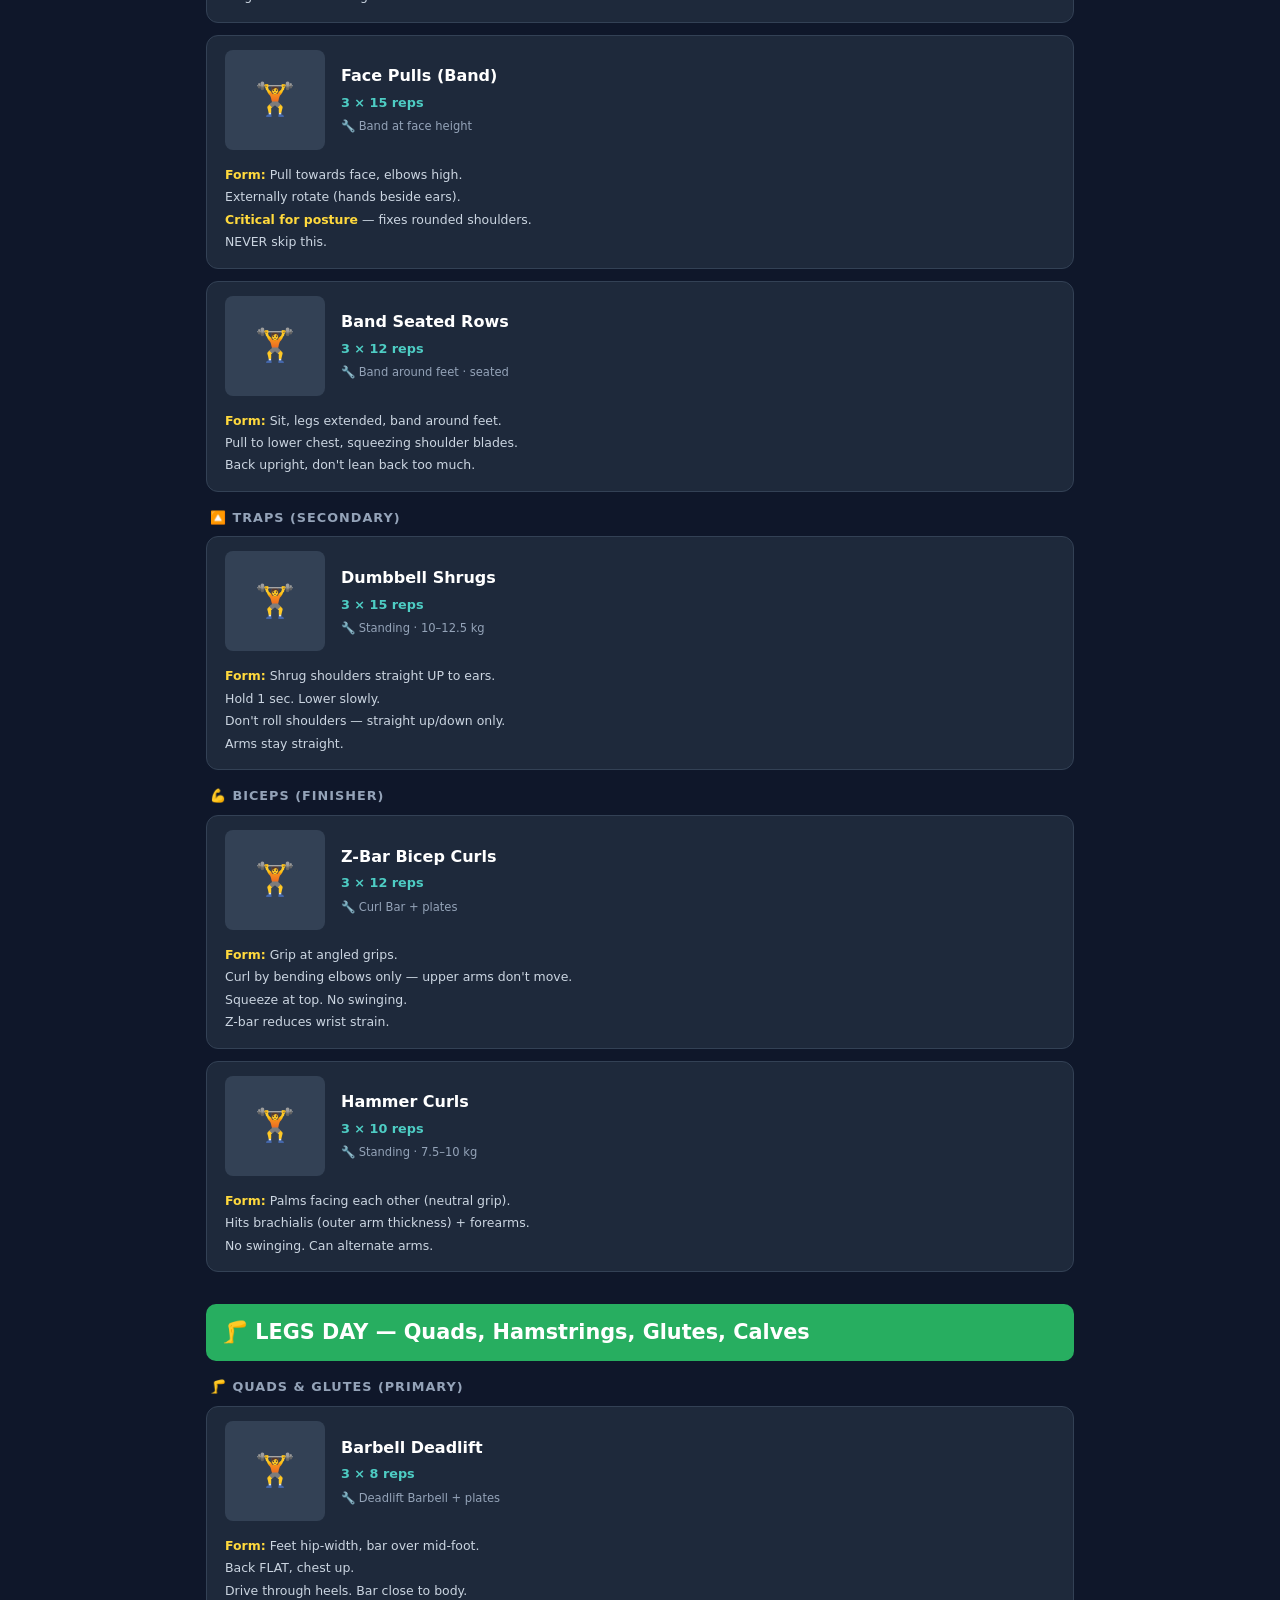
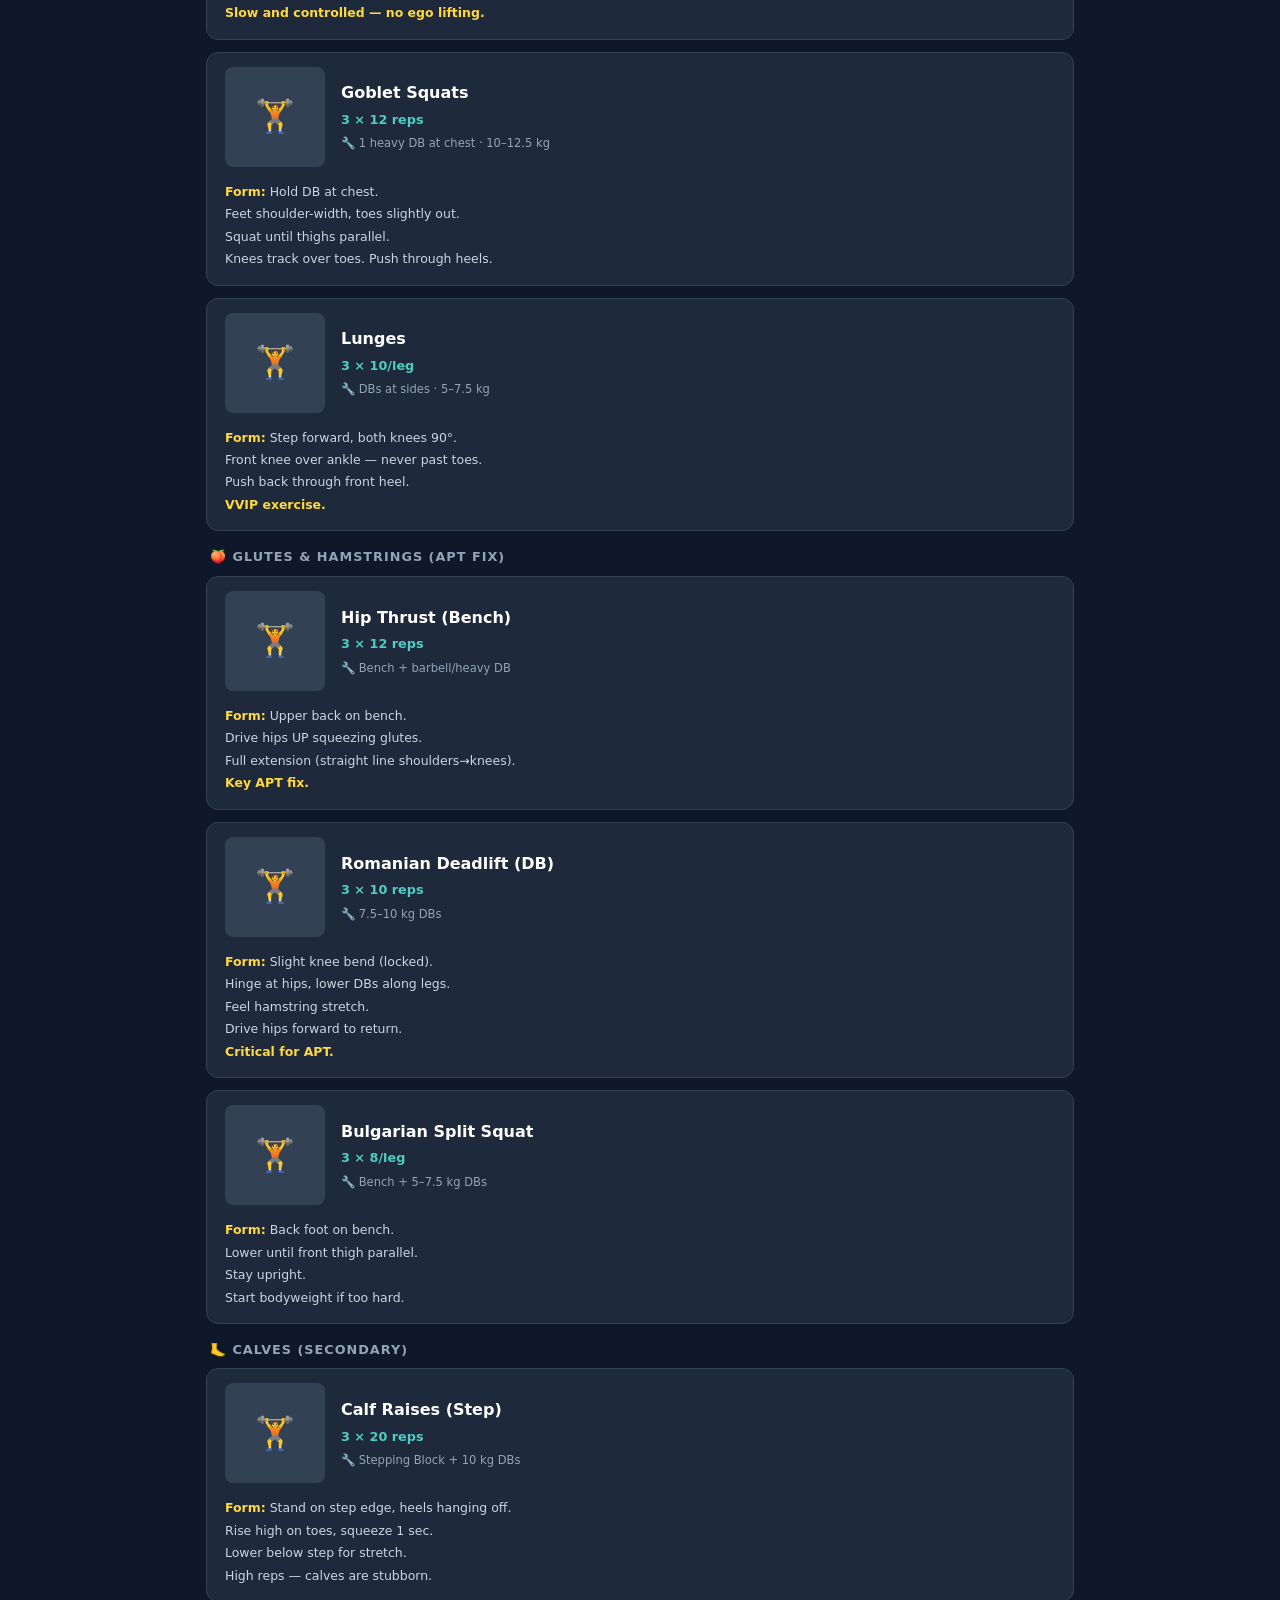
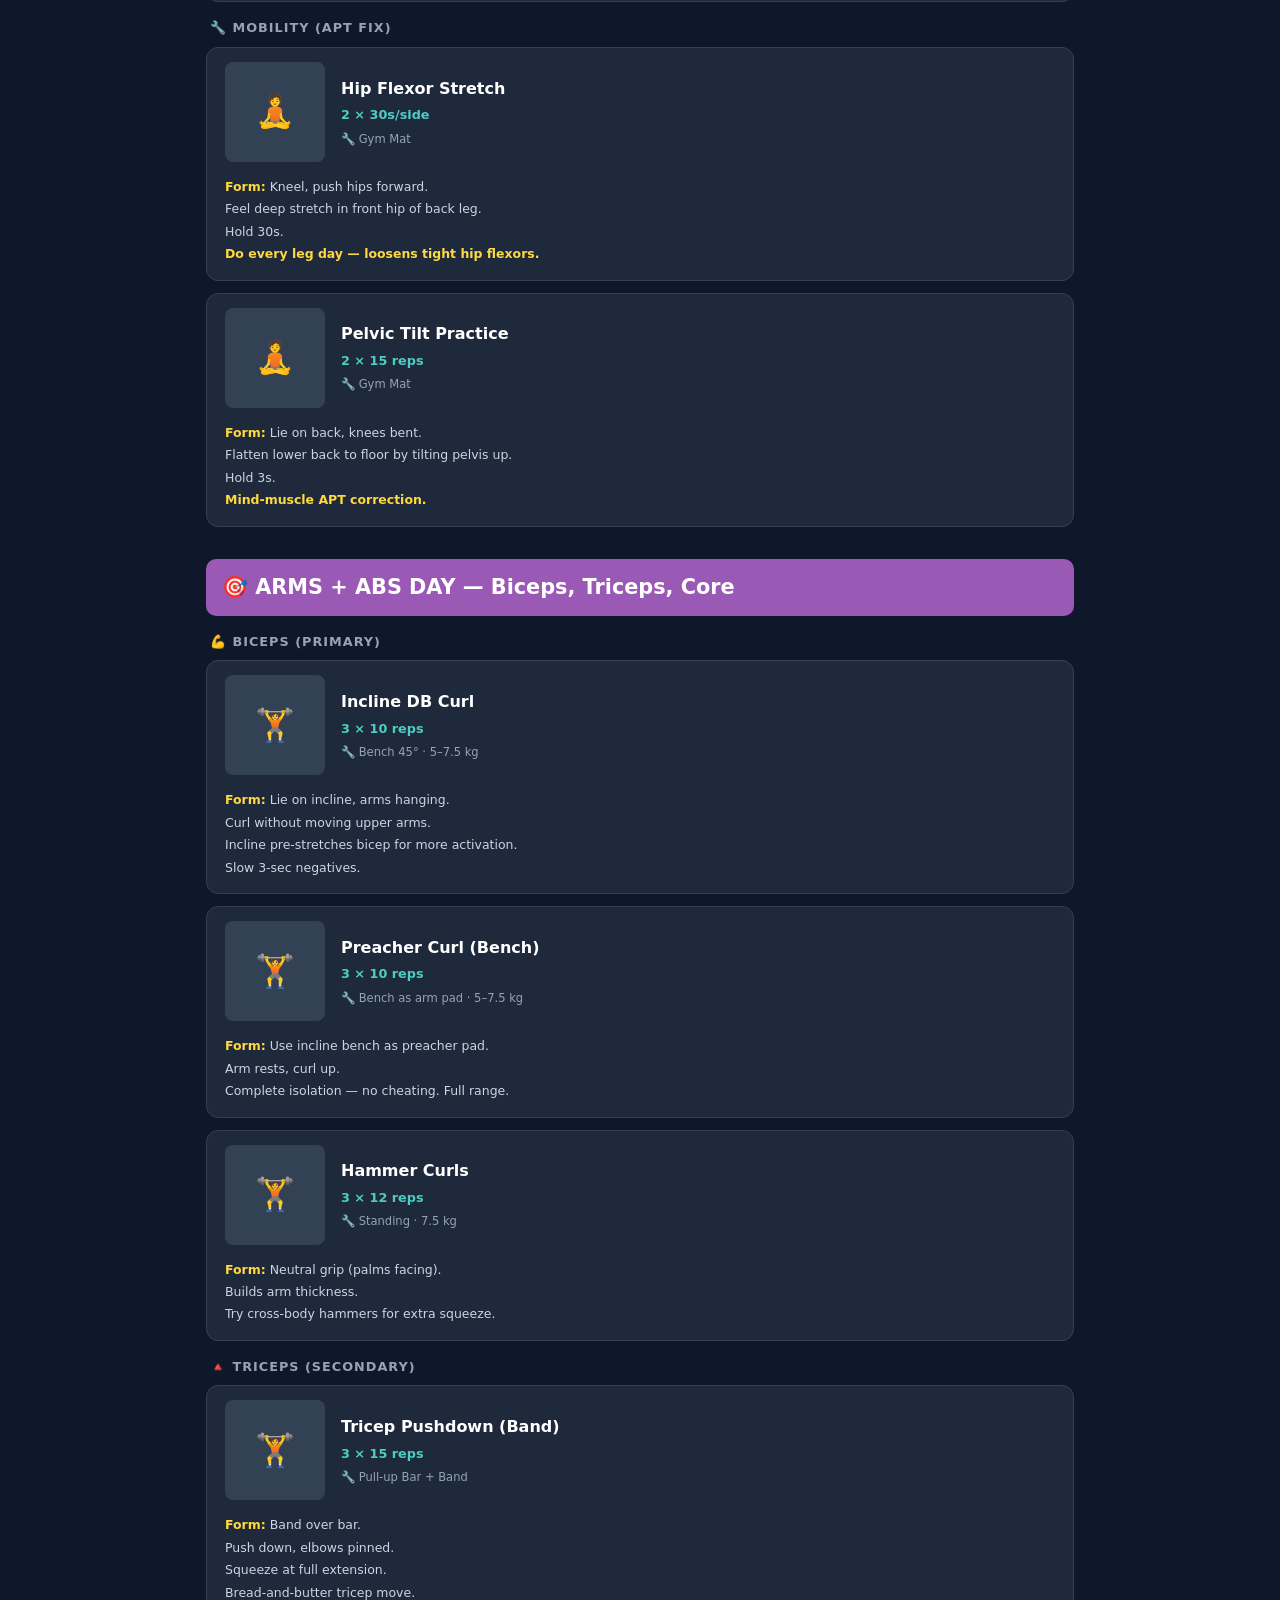
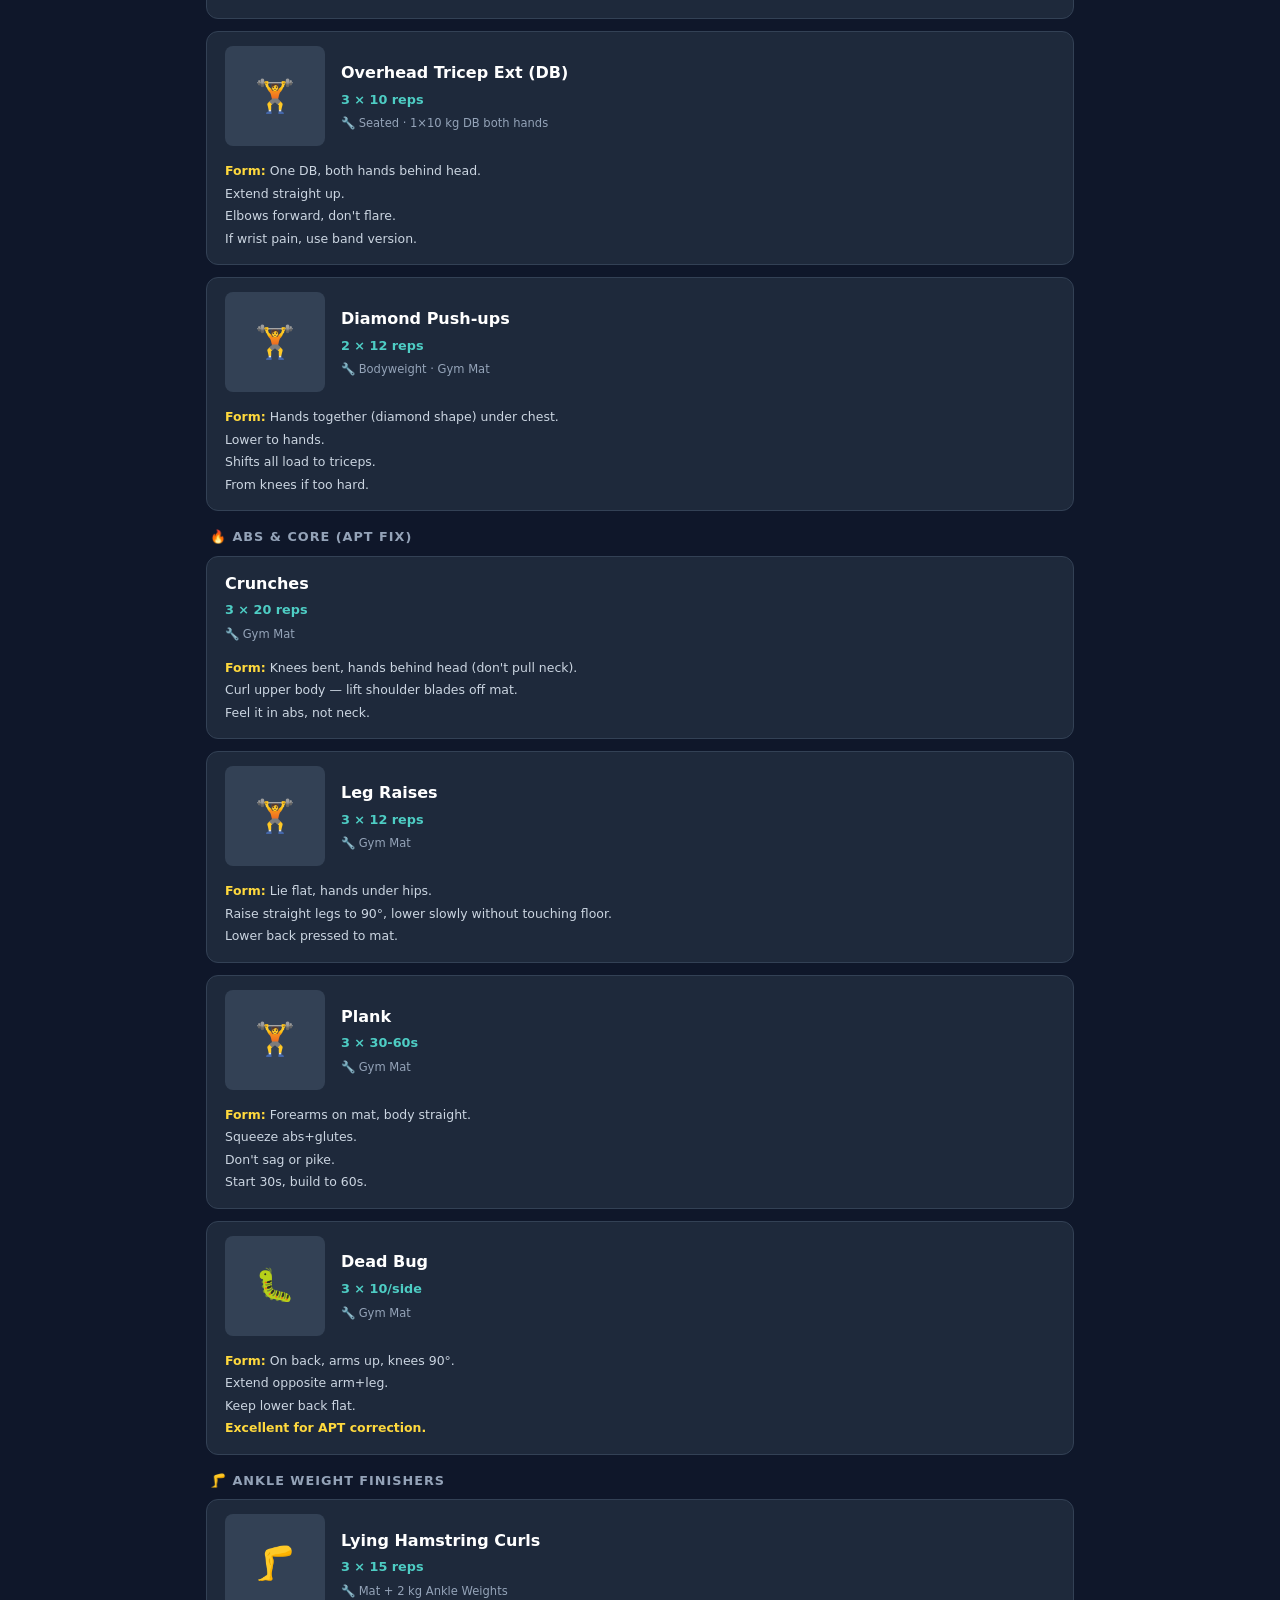
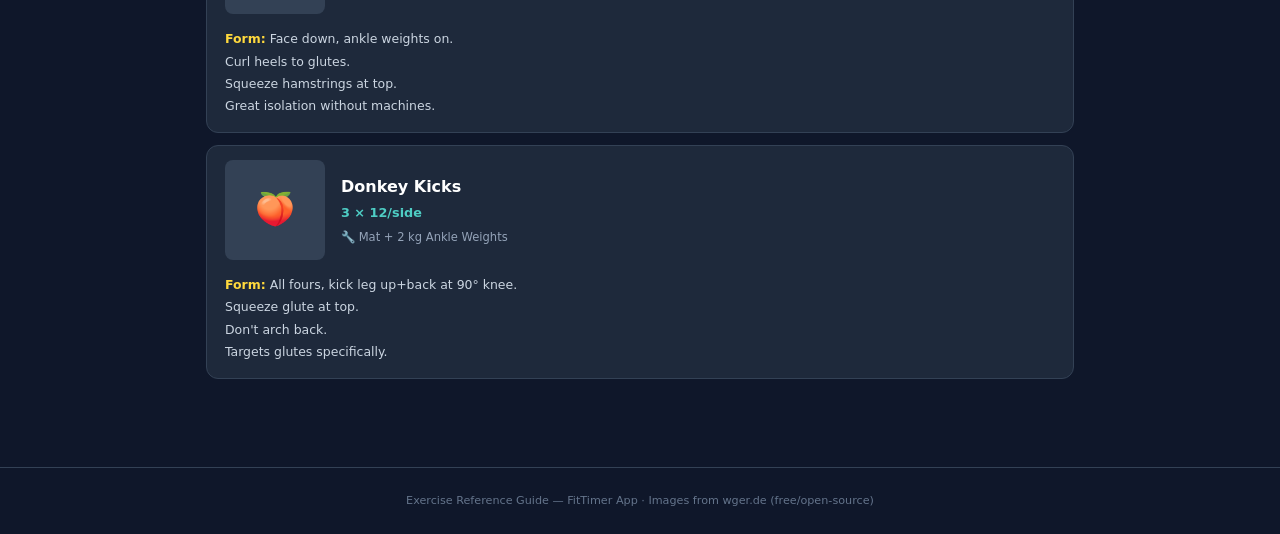
==== commit 84279dde: "MILESTONE: Inline set logger with equipment-specific weights, progress tracking, and band sync Featu" ====
--- a/Exercise_Reference.html
+++ b/Exercise_Reference.html
@@ -163,7 +163,7 @@
 
 <div class="ex-card">
 <div class="ex-top">
-<img class="ex-img" src="https://wger.de/media/exercise-images/1637/a1fbe83a-a3e5-49f6-a2c2-5d5b533c2be8.png" alt="Single-Arm DB Row" onerror="this.outerHTML='<div class=ex-img-placeholder>&#x1F3CB;</div>'">
+<img class="ex-img" src="https://wger.de/media/exercise-images/1283/e7262f70-7512-408a-8d00-4c499ef632fc.jpg" alt="Single-Arm DB Row" onerror="this.outerHTML='<div class=ex-img-placeholder>&#x1F3CB;</div>'">
 <div class="ex-info">
 <div class="ex-name">Single-Arm DB Row</div>
 <div class="ex-sets">3 &times; 10/side</div>
@@ -175,7 +175,7 @@
 
 <div class="ex-card">
 <div class="ex-top">
-<div class="ex-img-placeholder">&#x1F4AA;</div>
+<img class="ex-img" src="https://wger.de/media/exercise-images/158/02e8a7c3-dc67-434e-a4bc-77fdecf84b49.webp" alt="Band Lat Pulldown" onerror="this.outerHTML='<div class=ex-img-placeholder>&#x1F4AA;</div>'">
 <div class="ex-info">
 <div class="ex-name">Band Lat Pulldown</div>
 <div class="ex-sets">3 &times; 12 reps</div>
@@ -187,7 +187,7 @@
 
 <div class="ex-card">
 <div class="ex-top">
-<img class="ex-img" src="https://wger.de/media/exercise-images/1732/d13b9adb-968e-4f73-95e6-b16690bcf616.jpg" alt="Face Pulls" onerror="this.outerHTML='<div class=ex-img-placeholder>&#x1F3CB;</div>'">
+<img class="ex-img" src="https://wger.de/media/exercise-images/1639/8927346e-f5ca-4795-bdf1-5ac9309401e7.webp" alt="Face Pulls" onerror="this.outerHTML='<div class=ex-img-placeholder>&#x1F3CB;</div>'">
 <div class="ex-info">
 <div class="ex-name">Face Pulls (Band)</div>
 <div class="ex-sets">3 &times; 15 reps</div>
@@ -213,7 +213,7 @@
 
 <div class="ex-card">
 <div class="ex-top">
-<img class="ex-img" src="https://wger.de/media/exercise-images/151/Dumbbell-shrugs-2.png" alt="Shrugs" onerror="this.outerHTML='<div class=ex-img-placeholder>&#x1F3CB;</div>'">
+<img class="ex-img" src="https://wger.de/media/exercise-images/1645/9e730259-1dcd-4b5e-b4cc-9ebc0cfda75c.webp" alt="Shrugs" onerror="this.outerHTML='<div class=ex-img-placeholder>&#x1F3CB;</div>'">
 <div class="ex-info">
 <div class="ex-name">Dumbbell Shrugs</div>
 <div class="ex-sets">3 &times; 15 reps</div>
@@ -227,7 +227,7 @@
 
 <div class="ex-card">
 <div class="ex-top">
-<img class="ex-img" src="https://wger.de/media/exercise-images/1225/39a0b7e7-9780-425d-84f5-56d10d1690ac.gif" alt="Bicep Curls" onerror="this.outerHTML='<div class=ex-img-placeholder>&#x1F3CB;</div>'">
+<img class="ex-img" src="https://wger.de/media/exercise-images/94/6dee2f60-aea2-4f2d-9bf6-aef50c4f9483.png" alt="Bicep Curls" onerror="this.outerHTML='<div class=ex-img-placeholder>&#x1F3CB;</div>'">
 <div class="ex-info">
 <div class="ex-name">Z-Bar Bicep Curls</div>
 <div class="ex-sets">3 &times; 12 reps</div>
@@ -239,7 +239,7 @@
 
 <div class="ex-card">
 <div class="ex-top">
-<img class="ex-img" src="https://wger.de/media/exercise-images/86/Bicep-hammer-curl-1.png" alt="Hammer Curls" onerror="this.outerHTML='<div class=ex-img-placeholder>&#x1F3CB;</div>'">
+<img class="ex-img" src="https://wger.de/media/exercise-images/1567/0a8c155c-a48e-47e8-9df3-e39f025c6cad.png" alt="Hammer Curls" onerror="this.outerHTML='<div class=ex-img-placeholder>&#x1F3CB;</div>'">
 <div class="ex-info">
 <div class="ex-name">Hammer Curls</div>
 <div class="ex-sets">3 &times; 10 reps</div>
@@ -258,7 +258,7 @@
 
 <div class="ex-card">
 <div class="ex-top">
-<img class="ex-img" src="https://wger.de/media/exercise-images/161/Dead-lifts-2.png" alt="Deadlift" onerror="this.outerHTML='<div class=ex-img-placeholder>&#x1F3CB;</div>'">
+<img class="ex-img" src="https://wger.de/media/exercise-images/630/b0f0c7d8-5878-4d9e-b820-21acc013741d.webp" alt="Deadlift" onerror="this.outerHTML='<div class=ex-img-placeholder>&#x1F3CB;</div>'">
 <div class="ex-info">
 <div class="ex-name">Barbell Deadlift</div>
 <div class="ex-sets">3 &times; 8 reps</div>
@@ -270,7 +270,7 @@
 
 <div class="ex-card">
 <div class="ex-top">
-<img class="ex-img" src="https://wger.de/media/exercise-images/977/3124c091-6395-4377-96c5-56048b627ceb.png" alt="Goblet Squats" onerror="this.outerHTML='<div class=ex-img-placeholder>&#x1F3CB;</div>'">
+<img class="ex-img" src="https://wger.de/media/exercise-images/203/300a44ac-4368-48e2-8b18-beea32ab915d.gif" alt="Goblet Squats" onerror="this.outerHTML='<div class=ex-img-placeholder>&#x1F3CB;</div>'">
 <div class="ex-info">
 <div class="ex-name">Goblet Squats</div>
 <div class="ex-sets">3 &times; 12 reps</div>
@@ -308,7 +308,7 @@
 
 <div class="ex-card">
 <div class="ex-top">
-<img class="ex-img" src="https://wger.de/media/exercise-images/161/Dead-lifts-2.png" alt="Romanian Deadlift" onerror="this.outerHTML='<div class=ex-img-placeholder>&#x1F3CB;</div>'">
+<img class="ex-img" src="https://wger.de/media/exercise-images/1652/0306c8c0-70cc-45d4-92de-6fa72ceaa834.webp" alt="Romanian Deadlift" onerror="this.outerHTML='<div class=ex-img-placeholder>&#x1F3CB;</div>'">
 <div class="ex-info">
 <div class="ex-name">Romanian Deadlift (DB)</div>
 <div class="ex-sets">3 &times; 10 reps</div>
@@ -334,7 +334,7 @@
 
 <div class="ex-card">
 <div class="ex-top">
-<img class="ex-img" src="https://wger.de/media/exercise-images/1243/53d4fabe-c994-4907-873f-8d82813a9832.png" alt="Calf Raises" onerror="this.outerHTML='<div class=ex-img-placeholder>&#x1F3CB;</div>'">
+<img class="ex-img" src="https://wger.de/media/exercise-images/622/9a429bd0-afd3-4ad0-8043-e9beec901c81.jpeg" alt="Calf Raises" onerror="this.outerHTML='<div class=ex-img-placeholder>&#x1F3CB;</div>'">
 <div class="ex-info">
 <div class="ex-name">Calf Raises (Step)</div>
 <div class="ex-sets">3 &times; 20 reps</div>
@@ -348,7 +348,7 @@
 
 <div class="ex-card">
 <div class="ex-top">
-<div class="ex-img-placeholder">&#x1F9D8;</div>
+<img class="ex-img" src="https://wger.de/media/exercise-images/1867/767631e5-10d2-46b8-b03f-cc298f96963b.png" alt="Hip Flexor Stretch" onerror="this.outerHTML='<div class=ex-img-placeholder>&#x1F9D8;</div>'">
 <div class="ex-info">
 <div class="ex-name">Hip Flexor Stretch</div>
 <div class="ex-sets">2 &times; 30s/side</div>
@@ -360,7 +360,7 @@
 
 <div class="ex-card">
 <div class="ex-top">
-<div class="ex-img-placeholder">&#x1F9D8;</div>
+<img class="ex-img" src="https://wger.de/media/exercise-images/1871/85a6b9de-4eec-445b-8ebb-f1950b076aba.png" alt="Pelvic Tilt Practice" onerror="this.outerHTML='<div class=ex-img-placeholder>&#x1F9D8;</div>'">
 <div class="ex-info">
 <div class="ex-name">Pelvic Tilt Practice</div>
 <div class="ex-sets">2 &times; 15 reps</div>
@@ -391,7 +391,7 @@
 
 <div class="ex-card">
 <div class="ex-top">
-<img class="ex-img" src="https://wger.de/media/exercise-images/193/Preacher-curl-3-1.png" alt="Preacher Curl" onerror="this.outerHTML='<div class=ex-img-placeholder>&#x1F3CB;</div>'">
+<img class="ex-img" src="https://wger.de/media/exercise-images/1109/00b0a0bf-c14a-4f13-bb14-62c09030a1aa.png" alt="Preacher Curl" style="filter:invert(1);background:#1e1e2e" onerror="this.outerHTML='<div class=ex-img-placeholder>&#x1F3CB;</div>'">
 <div class="ex-info">
 <div class="ex-name">Preacher Curl (Bench)</div>
 <div class="ex-sets">3 &times; 10 reps</div>
@@ -403,7 +403,7 @@
 
 <div class="ex-card">
 <div class="ex-top">
-<img class="ex-img" src="https://wger.de/media/exercise-images/86/Bicep-hammer-curl-1.png" alt="Hammer Curls" onerror="this.outerHTML='<div class=ex-img-placeholder>&#x1F3CB;</div>'">
+<img class="ex-img" src="https://wger.de/media/exercise-images/1567/0a8c155c-a48e-47e8-9df3-e39f025c6cad.png" alt="Hammer Curls" onerror="this.outerHTML='<div class=ex-img-placeholder>&#x1F3CB;</div>'">
 <div class="ex-info">
 <div class="ex-name">Hammer Curls</div>
 <div class="ex-sets">3 &times; 12 reps</div>
@@ -455,7 +455,8 @@
 
 <div class="ex-card">
 <div class="ex-top">
-<img class="ex-img" src="https://wger.de/media/exercise-images/176/Cross-body-crunch-1.png" alt="Crunches" onerror="this.outerHTML='<div class=ex-img-placeholder>&#x1F3CB;</div>'">
+<img class="ex-img" src="https://wger.de/media/exercise-images/1648/63ae02d6-6dd9-4e9e-84da-d4905e78a33c.jpg" alt="Crunches" onerror="this.style.display='none'">
+<img class="ex-img" src="https://wger.de/media/exercise-images/1479/0305d98e-0887-4c0c-8992-7c220814efc2.webp" alt="Crunches" onerror="this.style.display='none'">
 <div class="ex-info">
 <div class="ex-name">Crunches</div>
 <div class="ex-sets">3 &times; 20 reps</div>
@@ -467,7 +468,7 @@
 
 <div class="ex-card">
 <div class="ex-top">
-<img class="ex-img" src="https://wger.de/media/exercise-images/125/Leg-raises-2.png" alt="Leg Raises" onerror="this.outerHTML='<div class=ex-img-placeholder>&#x1F3CB;</div>'">
+<img class="ex-img" src="https://wger.de/media/exercise-images/851/4d621b17-f6cb-4107-97c0-9f44e9a2dbc6.webp" alt="Leg Raises" style="filter:invert(0.88) hue-rotate(180deg);background:#111" onerror="this.outerHTML='<div class=ex-img-placeholder>&#x1F3CB;</div>'">
 <div class="ex-info">
 <div class="ex-name">Leg Raises</div>
 <div class="ex-sets">3 &times; 12 reps</div>
@@ -491,7 +492,7 @@
 
 <div class="ex-card">
 <div class="ex-top">
-<div class="ex-img-placeholder">&#x1F41B;</div>
+<img class="ex-img" src="https://wger.de/media/exercise-images/1105/36776818-799a-40bf-9eca-aebb3aa5008f.png" alt="Dead Bug" style="filter:invert(0.88) hue-rotate(180deg);background:#111" onerror="this.outerHTML='<div class=ex-img-placeholder>&#x1F41B;</div>'">
 <div class="ex-info">
 <div class="ex-name">Dead Bug</div>
 <div class="ex-sets">3 &times; 10/side</div>
@@ -505,7 +506,7 @@
 
 <div class="ex-card">
 <div class="ex-top">
-<div class="ex-img-placeholder">&#x1F9B5;</div>
+<img class="ex-img" src="https://wger.de/media/exercise-images/154/lying-leg-curl-machine-large-1.png" alt="Lying Hamstring Curls" style="filter:invert(0.88) hue-rotate(180deg);background:#111" onerror="this.outerHTML='<div class=ex-img-placeholder>&#x1F9B5;</div>'">
 <div class="ex-info">
 <div class="ex-name">Lying Hamstring Curls</div>
 <div class="ex-sets">3 &times; 15 reps</div>
@@ -517,7 +518,7 @@
 
 <div class="ex-card">
 <div class="ex-top">
-<div class="ex-img-placeholder">&#x1F351;</div>
+<img class="ex-img" src="https://wger.de/media/exercise-images/1613/a851fe9d-771f-44da-82f0-799e02ae3fd1.jpg" alt="Donkey Kicks" onerror="this.outerHTML='<div class=ex-img-placeholder>&#x1F351;</div>'">
 <div class="ex-info">
 <div class="ex-name">Donkey Kicks</div>
 <div class="ex-sets">3 &times; 12/side</div>
